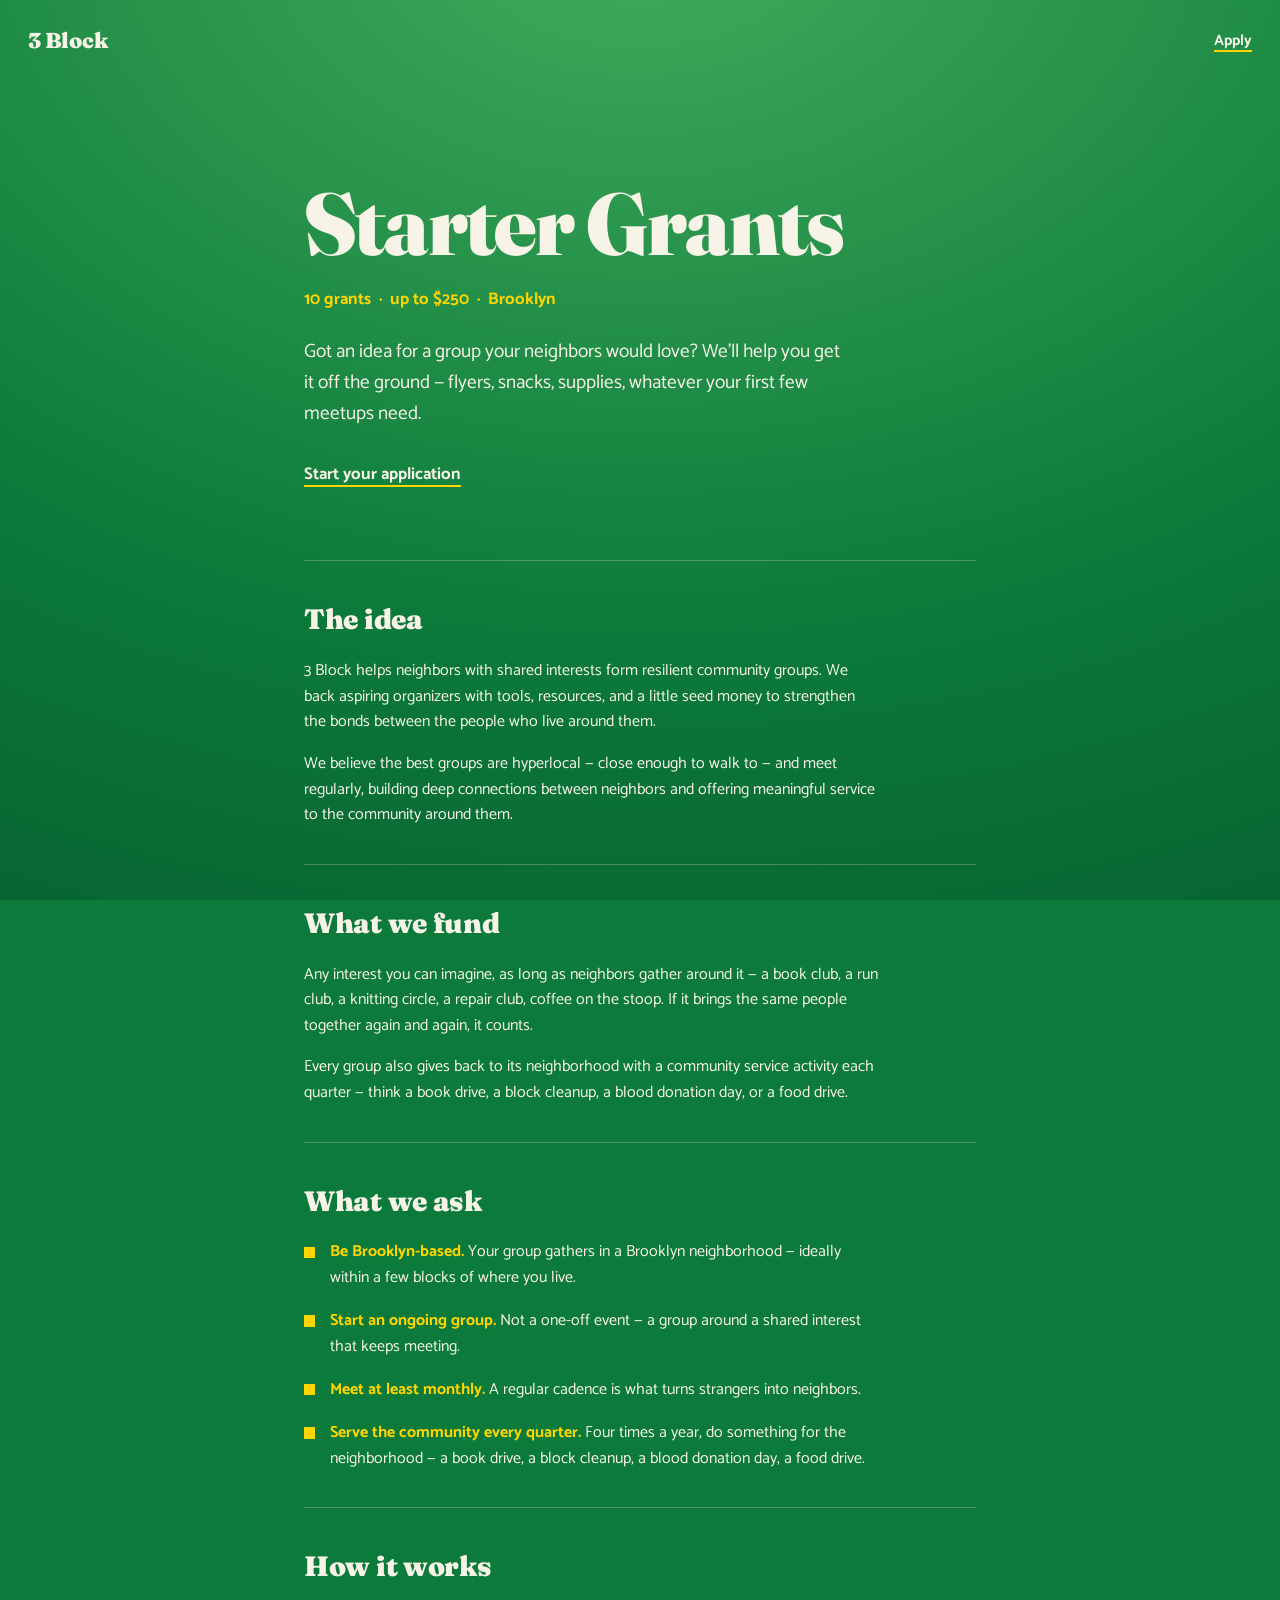
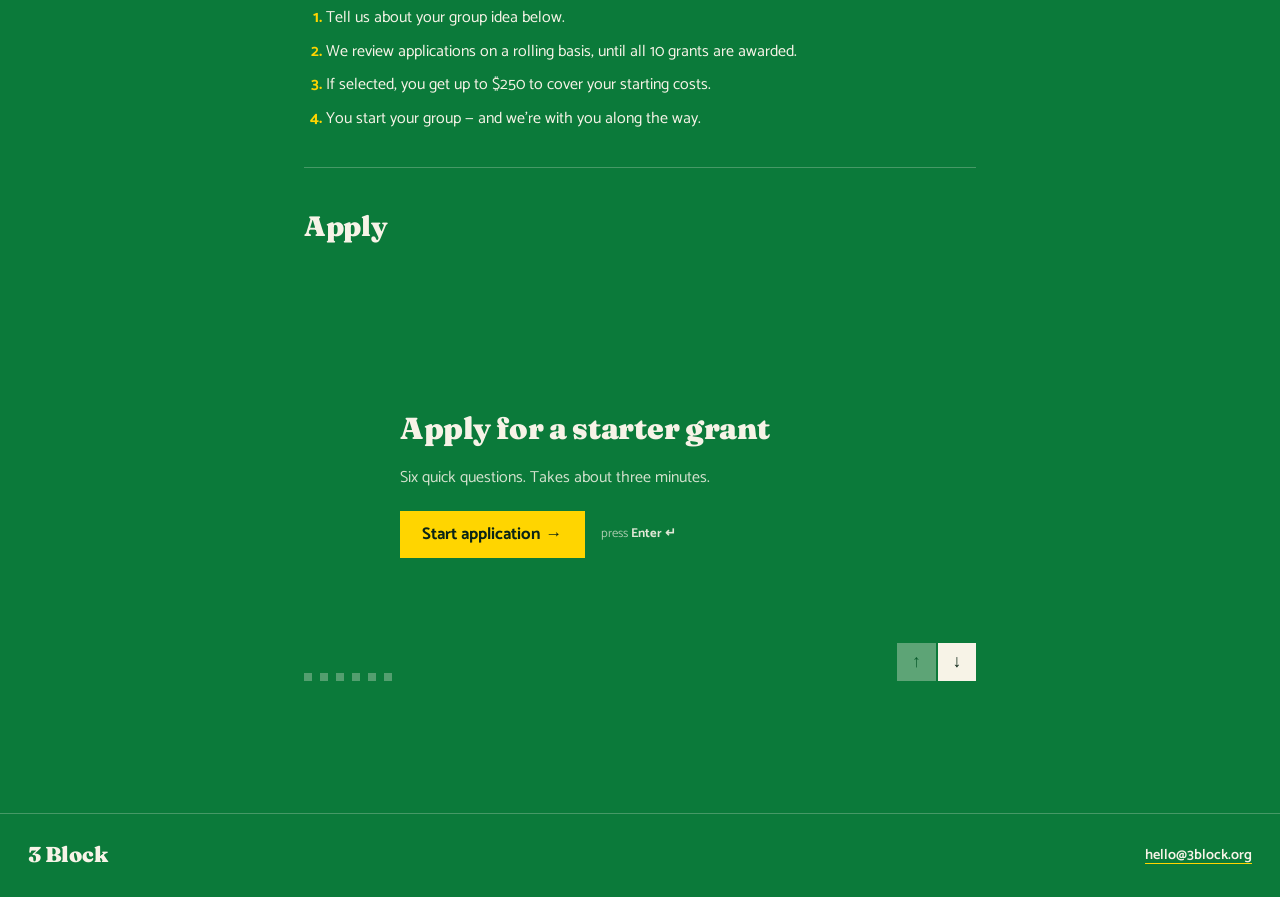
==== apply.html @ 76b42351 "Initial build: 3 Block grant landing page + application form Two-page static site: minimal landing p" ====
<!DOCTYPE html>
<html lang="en">
<head>
  <meta charset="UTF-8">
  <meta name="viewport" content="width=device-width, initial-scale=1.0">
  <title>Starter Grants — 3 Block</title>
  <meta name="description" content="3 Block is awarding 10 starter grants of up to $250 to Brooklyn neighbors who want to start an ongoing community group. Read the requirements and apply.">
  <link rel="icon" type="image/svg+xml" href="favicon.svg">
  <link rel="preconnect" href="https://fonts.googleapis.com">
  <link rel="preconnect" href="https://fonts.gstatic.com" crossorigin>
  <link href="https://fonts.googleapis.com/css2?family=Fraunces:opsz,wght,SOFT@9..144,900,100&family=Catamaran:wght@400;600;700&display=swap" rel="stylesheet">
  <link rel="stylesheet" href="css/style.css">
</head>
<body class="apply-page">

  <header class="apply-header">
    <a class="home-link" href="index.html">
      <span class="home-wordmark">3&nbsp;Block</span>
    </a>
    <a class="header-cta" href="#apply">Apply</a>
  </header>

  <main class="apply-main">

    <section class="hero">
      <h1 class="hero-title">Starter Grants</h1>
      <p class="hero-meta">10 grants&ensp;&middot;&ensp;up to $250&ensp;&middot;&ensp;Brooklyn</p>
      <p class="hero-lede">
        Got an idea for a group your neighbors would love? We'll help you get it
        off the ground — flyers, snacks, supplies, whatever your first few
        meetups need.
      </p>
      <a class="cta-link" href="#apply">Start your application</a>
    </section>

    <section class="section">
      <h2 class="section-title">The idea</h2>
      <p>
        3 Block helps neighbors with shared interests form resilient community
        groups. We back aspiring organizers with tools, resources, and a little
        seed money to strengthen the bonds between the people who live around
        them.
      </p>
      <p>
        We believe the best groups are hyperlocal — close enough to walk to —
        and meet regularly, building deep connections between neighbors and
        offering meaningful service to the community around them.
      </p>
    </section>

    <section class="section">
      <h2 class="section-title">What we fund</h2>
      <p>
        Any interest you can imagine, as long as neighbors gather around it —
        a book club, a run club, a knitting circle, a repair club, coffee on
        the stoop. If it brings the same people together again and again,
        it counts.
      </p>
      <p>
        Every group also gives back to its neighborhood with a community
        service activity each quarter — think a book drive, a block cleanup,
        a blood donation day, or a food drive.
      </p>
    </section>

    <section class="section">
      <h2 class="section-title">What we ask</h2>
      <ul class="req-list">
        <li>
          <strong>Be Brooklyn-based.</strong> Your group gathers in a Brooklyn
          neighborhood — ideally within a few blocks of where you live.
        </li>
        <li>
          <strong>Start an ongoing group.</strong> Not a one-off event — a
          group around a shared interest that keeps meeting.
        </li>
        <li>
          <strong>Meet at least monthly.</strong> A regular cadence is what
          turns strangers into neighbors.
        </li>
        <li>
          <strong>Serve the community every quarter.</strong> Four times a
          year, do something for the neighborhood — a book drive, a block
          cleanup, a blood donation day, a food drive.
        </li>
      </ul>
    </section>

    <section class="section">
      <h2 class="section-title">How it works</h2>
      <ol class="steps-list">
        <li>Tell us about your group idea below.</li>
        <li>We review applications on a rolling basis, until all 10 grants are awarded.</li>
        <li>If selected, you get up to $250 to cover your starting costs.</li>
        <li>You start your group — and we're with you along the way.</li>
      </ol>
    </section>

    <section class="section apply-form" id="apply" aria-label="Grant application form">
      <h2 class="section-title">Apply</h2>

      <div class="form-stage">
      <form id="grant-form" class="form-viewport" novalidate>

        <section class="step is-active" data-step="intro">
          <div class="step-inner">
            <h2 class="step-title">Apply for a starter grant</h2>
            <p class="step-help">Six quick questions. Takes about three minutes.</p>
            <div class="step-actions">
              <button type="button" class="btn-primary" data-action="start">Start application <span aria-hidden="true">&rarr;</span></button>
              <span class="key-hint">press <strong>Enter&nbsp;&#8629;</strong></span>
            </div>
          </div>
        </section>

        <section class="step" data-field="name">
          <div class="step-inner">
            <label class="step-label" for="f-name">
              <span class="q-num" aria-hidden="true">1</span>
              What's your name?
            </label>
            <input class="step-input" id="f-name" name="name" type="text"
                   autocomplete="name" placeholder="Type your answer here…"
                   data-required data-error-empty="We'd love to know who you are.">
            <p class="step-error" aria-live="polite"></p>
            <div class="step-actions">
              <button type="button" class="btn-primary" data-action="next">OK <span aria-hidden="true">&rarr;</span></button>
              <span class="key-hint">press <strong>Enter&nbsp;&#8629;</strong></span>
            </div>
          </div>
        </section>

        <section class="step" data-field="email">
          <div class="step-inner">
            <label class="step-label" for="f-email">
              <span class="q-num" aria-hidden="true">2</span>
              What's your email?
            </label>
            <p class="step-help">This is how we'll get back to you.</p>
            <input class="step-input" id="f-email" name="email" type="email"
                   autocomplete="email" placeholder="name@example.com"
                   data-required data-type="email"
                   data-error-empty="We need an email to reach you."
                   data-error-invalid="Hmm, that email doesn't look right.">
            <p class="step-error" aria-live="polite"></p>
            <div class="step-actions">
              <button type="button" class="btn-primary" data-action="next">OK <span aria-hidden="true">&rarr;</span></button>
              <span class="key-hint">press <strong>Enter&nbsp;&#8629;</strong></span>
            </div>
          </div>
        </section>

        <section class="step" data-field="phone">
          <div class="step-inner">
            <label class="step-label" for="f-phone">
              <span class="q-num" aria-hidden="true">3</span>
              And your phone number?
            </label>
            <p class="step-help">Optional — skip it if email is enough.</p>
            <input class="step-input" id="f-phone" name="phone" type="tel"
                   autocomplete="tel" placeholder="(718) 555-0123"
                   data-type="phone"
                   data-error-invalid="That doesn't look like a phone number.">
            <p class="step-error" aria-live="polite"></p>
            <div class="step-actions">
              <button type="button" class="btn-primary" data-action="next">OK <span aria-hidden="true">&rarr;</span></button>
              <span class="key-hint">press <strong>Enter&nbsp;&#8629;</strong></span>
            </div>
          </div>
        </section>

        <section class="step" data-field="location">
          <div class="step-inner">
            <label class="step-label" for="f-location">
              <span class="q-num" aria-hidden="true">4</span>
              Which Brooklyn neighborhood are you in?
            </label>
            <p class="step-help">Bed-Stuy, Sunset Park, Flatbush — wherever your blocks are.</p>
            <input class="step-input" id="f-location" name="location" type="text"
                   placeholder="Your neighborhood"
                   data-required data-error-empty="Tell us where your group would gather.">
            <p class="step-error" aria-live="polite"></p>
            <div class="step-actions">
              <button type="button" class="btn-primary" data-action="next">OK <span aria-hidden="true">&rarr;</span></button>
              <span class="key-hint">press <strong>Enter&nbsp;&#8629;</strong></span>
            </div>
          </div>
        </section>

        <section class="step" data-field="description">
          <div class="step-inner">
            <label class="step-label" for="f-description">
              <span class="q-num" aria-hidden="true">5</span>
              Describe the group you want to start.
            </label>
            <p class="step-help">What's the shared interest? How often would you meet? What community activity could you see the group doing each quarter?</p>
            <textarea class="step-input step-textarea" id="f-description" name="description"
                      rows="4" placeholder="Type your answer here…"
                      data-required data-error-empty="This is the part we're most excited to read."></textarea>
            <p class="step-error" aria-live="polite"></p>
            <div class="step-actions">
              <button type="button" class="btn-primary" data-action="next">OK <span aria-hidden="true">&rarr;</span></button>
              <span class="key-hint"><strong>&#8984;/Ctrl + Enter</strong> to continue</span>
            </div>
          </div>
        </section>

        <section class="step" data-field="amount">
          <div class="step-inner">
            <label class="step-label" for="f-amount">
              <span class="q-num" aria-hidden="true">6</span>
              How much do you need to get started?
            </label>
            <p class="step-help">Up to $250 — flyers, supplies, snacks, a folding table.</p>
            <div class="amount-wrap">
              <span class="amount-prefix" aria-hidden="true">$</span>
              <input class="step-input amount-input" id="f-amount" name="amount" type="number"
                     min="1" max="250" step="1" inputmode="numeric" placeholder="250"
                     data-required data-type="amount"
                     data-error-empty="Give us a number — a rough one is fine."
                     data-error-invalid="Grants go up to $250 — pick a number between 1 and 250.">
            </div>
            <p class="step-error" aria-live="polite"></p>
            <div class="step-actions">
              <button type="submit" class="btn-primary" data-action="submit">Send application</button>
              <span class="key-hint">press <strong>Enter&nbsp;&#8629;</strong></span>
            </div>
          </div>
        </section>

        <section class="step" data-step="success">
          <div class="step-inner step-center">
            <h2 class="step-title">We got it.</h2>
            <p class="step-help">
              We review applications on a rolling basis and will be in touch.
              In the meantime — start thinking about your first meetup.
            </p>
          </div>
        </section>

        <section class="step" data-step="failure">
          <div class="step-inner step-center">
            <h2 class="step-title">That didn't go through.</h2>
            <p class="step-help">
              Something on our end hiccuped. Please try again in a minute — or
              email your answers to
              <a href="mailto:hello@3block.org">hello@3block.org</a> and we'll
              take it from there.
            </p>
            <div class="step-actions">
              <button type="button" class="btn-primary" data-action="retry">Try again</button>
            </div>
          </div>
        </section>

      </form>

      <div class="form-dots" id="form-dots" aria-hidden="true"></div>
      <p class="sr-only" id="form-sr-counter" aria-live="polite"></p>

      <div class="form-nav" id="form-nav">
        <button type="button" class="nav-btn" data-action="prev" aria-label="Previous question">&uarr;</button>
        <button type="button" class="nav-btn" data-action="fwd" aria-label="Next question">&darr;</button>
      </div>
      </div>
    </section>

  </main>

  <footer class="apply-footer">
    <span class="footer-wordmark">3&nbsp;Block</span>
    <a href="mailto:hello@3block.org">hello@3block.org</a>
  </footer>

  <script src="js/apply.js"></script>
</body>
</html>
---- css/style.css ----
/* ============================================================
   3 Block — shared styles
   Palette: green gradient field, cream text, sun + sky accents
   Type: Fraunces (display) / Catamaran (body)
   ============================================================ */

:root {
  --green-fresh: #43ac5c;
  --green-deep: #0b7a3a;
  --green-shade: #086030;
  --cream: #f7f3e7;
  --ink: #0a2416;
  --sun: #ffd500;
  --sky: #2b5be2;

  --font-display: "Fraunces", Georgia, serif;
  --font-body: "Catamaran", "Helvetica Neue", Arial, sans-serif;

  --ease-out: cubic-bezier(0.22, 1, 0.36, 1);
  --step-ms: 380ms;
}

* {
  margin: 0;
  padding: 0;
  box-sizing: border-box;
}

html {
  scroll-behavior: smooth;
}

body {
  font-family: var(--font-body);
  color: var(--cream);
  background-color: var(--green-deep);
  background-image: radial-gradient(
    130% 130% at 50% -10%,
    var(--green-fresh) 0%,
    var(--green-deep) 62%,
    var(--green-shade) 100%
  );
  background-attachment: fixed;
  min-height: 100vh;
  line-height: 1.6;
  -webkit-font-smoothing: antialiased;
}

a {
  color: inherit;
}

::selection {
  background: var(--sun);
  color: var(--ink);
}

:focus-visible {
  outline: 3px solid var(--sun);
  outline-offset: 3px;
}

/* ------------------------------------------------------------
   Landing page
   ------------------------------------------------------------ */

.landing {
  display: flex;
  flex-direction: column;
  min-height: 100vh;
  min-height: 100dvh;
}

.corner-contact {
  position: fixed;
  bottom: 1.5rem;
  right: 1.75rem;
  font-size: 0.85rem;
  font-weight: 600;
  text-decoration-color: var(--sun);
  text-underline-offset: 0.25em;
}

.corner-contact:hover {
  color: var(--sun);
}

.landing-center {
  flex: 1;
  display: flex;
  flex-direction: column;
  align-items: center;
  justify-content: center;
  gap: 2.5rem;
  text-align: center;
  padding: 4rem 1.5rem;
}

.brand {
  display: flex;
  flex-direction: column;
  align-items: center;
  gap: 1.5rem;
}

.wordmark-logo {
  line-height: 0;
}

.wordmark-logo img {
  width: clamp(15rem, 42vw, 24rem);
  height: auto;
}

.landing-about {
  max-width: 32rem;
  display: grid;
  gap: 0.75rem;
  font-size: 1.02rem;
}

.tagline {
  font-family: var(--font-display);
  font-weight: 300;
  font-size: clamp(1.25rem, 3vw, 1.75rem);
  line-height: 1.35;
  max-width: 26ch;
}

.cta-link {
  display: inline-block;
  font-size: 1.05rem;
  font-weight: 700;
  color: var(--cream);
  text-decoration: underline;
  text-decoration-thickness: 2px;
  text-decoration-color: var(--sun);
  text-underline-offset: 0.35em;
  transition: color 160ms ease, text-underline-offset 160ms ease;
}

.cta-link:hover {
  color: var(--sun);
  text-underline-offset: 0.5em;
}

/* ------------------------------------------------------------
   Apply page — header, sections, footer
   ------------------------------------------------------------ */

.apply-page {
  display: flex;
  flex-direction: column;
  min-height: 100vh;
}

.apply-header {
  display: flex;
  align-items: center;
  justify-content: space-between;
  padding: 1.5rem 1.75rem;
}

.home-link {
  display: inline-flex;
  align-items: center;
  gap: 0.75rem;
  text-decoration: none;
}

.home-wordmark,
.footer-wordmark {
  font-family: var(--font-display);
  font-weight: 900;
  font-size: 1.35rem;
  letter-spacing: -0.01em;
}

.header-cta {
  font-weight: 700;
  font-size: 0.95rem;
  text-decoration: underline;
  text-decoration-thickness: 2px;
  text-decoration-color: var(--sun);
  text-underline-offset: 0.3em;
}

.header-cta:hover {
  color: var(--sun);
}

.apply-main {
  flex: 1;
  width: min(42rem, 100% - 3rem);
  margin: 0 auto;
  padding: 3rem 0 5rem;
}

.hero {
  padding: 3rem 0 4.5rem;
}

.hero-title {
  font-family: var(--font-display);
  font-weight: 900;
  font-size: clamp(3rem, 9vw, 5.5rem);
  line-height: 1;
  letter-spacing: -0.02em;
  margin-bottom: 1.25rem;
}

.hero-meta {
  font-weight: 700;
  font-size: 1.05rem;
  color: var(--sun);
  margin-bottom: 1.5rem;
}

.hero-lede {
  font-size: 1.2rem;
  max-width: 34rem;
  margin-bottom: 2rem;
}

.section {
  padding: 2.25rem 0;
  border-top: 1px solid rgba(247, 243, 231, 0.25);
}

.section-title {
  font-family: var(--font-display);
  font-weight: 900;
  font-size: 1.75rem;
  letter-spacing: -0.01em;
  margin-bottom: 1rem;
}

.section p {
  max-width: 36rem;
  margin-bottom: 1rem;
}

.section p:last-child {
  margin-bottom: 0;
}

.req-list {
  list-style: none;
  display: grid;
  gap: 1.1rem;
  max-width: 36rem;
}

.req-list li {
  padding-left: 1.6rem;
  position: relative;
}

.req-list li::before {
  content: "";
  position: absolute;
  left: 0;
  top: 0.45em;
  width: 0.7rem;
  height: 0.7rem;
  background: var(--sun);
}

.req-list strong {
  color: var(--sun);
}

.steps-list {
  max-width: 36rem;
  padding-left: 1.4rem;
  display: grid;
  gap: 0.5rem;
}

.steps-list li::marker {
  font-weight: 700;
  color: var(--sun);
}

.apply-footer {
  display: flex;
  align-items: center;
  justify-content: space-between;
  padding: 1.5rem 1.75rem;
  font-size: 0.9rem;
  border-top: 1px solid rgba(247, 243, 231, 0.25);
}

.apply-footer a {
  font-weight: 600;
  text-decoration-color: var(--sun);
  text-underline-offset: 0.25em;
}

.apply-footer a:hover {
  color: var(--sun);
}

/* ------------------------------------------------------------
   Typeform-style application form
   ------------------------------------------------------------ */

.apply-form {
  scroll-margin-top: 2rem;
}

.form-stage {
  position: relative;
  margin-top: 0.5rem;
}

.sr-only {
  position: absolute;
  width: 1px;
  height: 1px;
  padding: 0;
  margin: -1px;
  overflow: hidden;
  clip-path: inset(50%);
  white-space: nowrap;
}

.form-viewport {
  position: relative;
  min-height: 27rem;
  overflow: hidden;
}

.step {
  position: absolute;
  inset: 0;
  display: flex;
  align-items: center;
  padding: 2.5rem 2rem;
  opacity: 0;
  transform: translateY(2.5rem);
  visibility: hidden;
  transition:
    opacity var(--step-ms) var(--ease-out),
    transform var(--step-ms) var(--ease-out),
    visibility 0s linear var(--step-ms);
}

.step.is-active {
  opacity: 1;
  transform: translateY(0);
  visibility: visible;
  transition:
    opacity var(--step-ms) var(--ease-out),
    transform var(--step-ms) var(--ease-out),
    visibility 0s;
}

.step.is-above {
  transform: translateY(-2.5rem);
}

.step-inner {
  width: 100%;
  max-width: 30rem;
  margin: 0 auto;
}

.step-center {
  text-align: center;
}

.step-title {
  font-family: var(--font-display);
  font-weight: 900;
  font-size: 1.9rem;
  letter-spacing: -0.01em;
  margin-bottom: 0.75rem;
}

.step-label {
  display: block;
  font-family: var(--font-display);
  font-weight: 900;
  font-size: 1.5rem;
  line-height: 1.3;
  margin-bottom: 0.75rem;
}

.q-num {
  display: inline-flex;
  align-items: center;
  justify-content: center;
  width: 1.7rem;
  height: 1.7rem;
  margin-right: 0.6rem;
  background: var(--sky);
  color: var(--cream);
  font-family: var(--font-body);
  font-weight: 700;
  font-size: 0.95rem;
  vertical-align: 0.15em;
}

.step-help {
  font-size: 1rem;
  color: rgba(247, 243, 231, 0.85);
  margin-bottom: 1.25rem;
  max-width: 28rem;
}

.step-help a {
  font-weight: 700;
  text-decoration-color: var(--sun);
}

.step-input {
  display: block;
  width: 100%;
  font-family: var(--font-body);
  font-size: 1.35rem;
  font-weight: 600;
  color: var(--cream);
  background: transparent;
  border: none;
  border-bottom: 2px solid rgba(247, 243, 231, 0.4);
  padding: 0.4rem 0 0.5rem;
  transition: border-color 160ms ease;
}

.step-input::placeholder {
  color: rgba(247, 243, 231, 0.4);
}

.step-input:focus {
  outline: none;
  border-bottom-color: var(--sun);
  border-bottom-width: 3px;
}

.step-textarea {
  resize: vertical;
  min-height: 6.5rem;
  line-height: 1.5;
  font-size: 1.15rem;
}

.amount-wrap {
  display: flex;
  align-items: baseline;
  gap: 0.4rem;
}

.amount-prefix {
  font-family: var(--font-display);
  font-weight: 900;
  font-size: 1.5rem;
  color: var(--sun);
}

.amount-input {
  max-width: 10rem;
  -moz-appearance: textfield;
  appearance: textfield;
}

.amount-input::-webkit-outer-spin-button,
.amount-input::-webkit-inner-spin-button {
  -webkit-appearance: none;
}

.step-error {
  min-height: 1.4rem;
  margin-top: 0.6rem;
  font-size: 0.9rem;
  font-weight: 700;
  color: var(--sun);
}

.step-actions {
  display: flex;
  align-items: center;
  gap: 1rem;
  margin-top: 1.25rem;
}

.btn-primary {
  font-family: var(--font-body);
  font-size: 1.05rem;
  font-weight: 700;
  color: var(--ink);
  background: var(--sun);
  border: none;
  padding: 0.65rem 1.4rem;
  cursor: pointer;
  transition: transform 160ms var(--ease-out), background 160ms ease;
}

.btn-primary:hover {
  background: var(--cream);
  transform: translateY(-2px);
}

.btn-primary:active {
  transform: translateY(0);
}

.btn-primary[disabled] {
  opacity: 0.6;
  cursor: wait;
  transform: none;
}

.key-hint {
  font-size: 0.8rem;
  color: rgba(247, 243, 231, 0.65);
}

.key-hint strong {
  color: rgba(247, 243, 231, 0.9);
}

/* step progress dots */

.form-dots {
  position: absolute;
  bottom: 1rem;
  left: 0;
  display: flex;
  align-items: center;
  gap: 0.5rem;
}

.form-dots .dot {
  width: 0.5rem;
  height: 0.5rem;
  background: rgba(247, 243, 231, 0.3);
  transition: background 200ms ease, transform 200ms var(--ease-out);
}

.form-dots .dot.is-done {
  background: var(--sun);
}

.form-dots .dot.is-current {
  background: var(--cream);
  transform: scale(1.4);
}

/* step navigation arrows */

.form-nav {
  position: absolute;
  bottom: 1rem;
  right: 0;
  display: flex;
  gap: 2px;
}

.nav-btn {
  width: 2.4rem;
  height: 2.4rem;
  font-size: 1.1rem;
  font-family: var(--font-body);
  color: var(--ink);
  background: var(--cream);
  border: none;
  cursor: pointer;
  transition: background 160ms ease;
}

.nav-btn:hover:not([disabled]) {
  background: var(--sun);
}

.nav-btn[disabled] {
  opacity: 0.35;
  cursor: default;
}

/* error shake */

@keyframes shake {
  0%, 100% { transform: translateX(0); }
  20% { transform: translateX(-0.5rem); }
  40% { transform: translateX(0.45rem); }
  60% { transform: translateX(-0.3rem); }
  80% { transform: translateX(0.2rem); }
}

.step.is-error .step-inner {
  animation: shake 400ms var(--ease-out);
}

/* ------------------------------------------------------------
   Responsive + reduced motion
   ------------------------------------------------------------ */

@media (max-width: 600px) {
  .form-viewport {
    min-height: 30rem;
  }

  .step {
    padding: 3.25rem 1.25rem 4rem;
  }

  .step-label {
    font-size: 1.3rem;
  }

  .step-input {
    font-size: 1.15rem;
  }

  .hero {
    padding-top: 1.5rem;
  }

  .corner-note {
    top: 1rem;
    right: 1.25rem;
  }
}

@media (prefers-reduced-motion: reduce) {
  html {
    scroll-behavior: auto;
  }

  *,
  *::before,
  *::after {
    animation-duration: 0.01ms !important;
    animation-iteration-count: 1 !important;
    transition-duration: 0.01ms !important;
  }
}
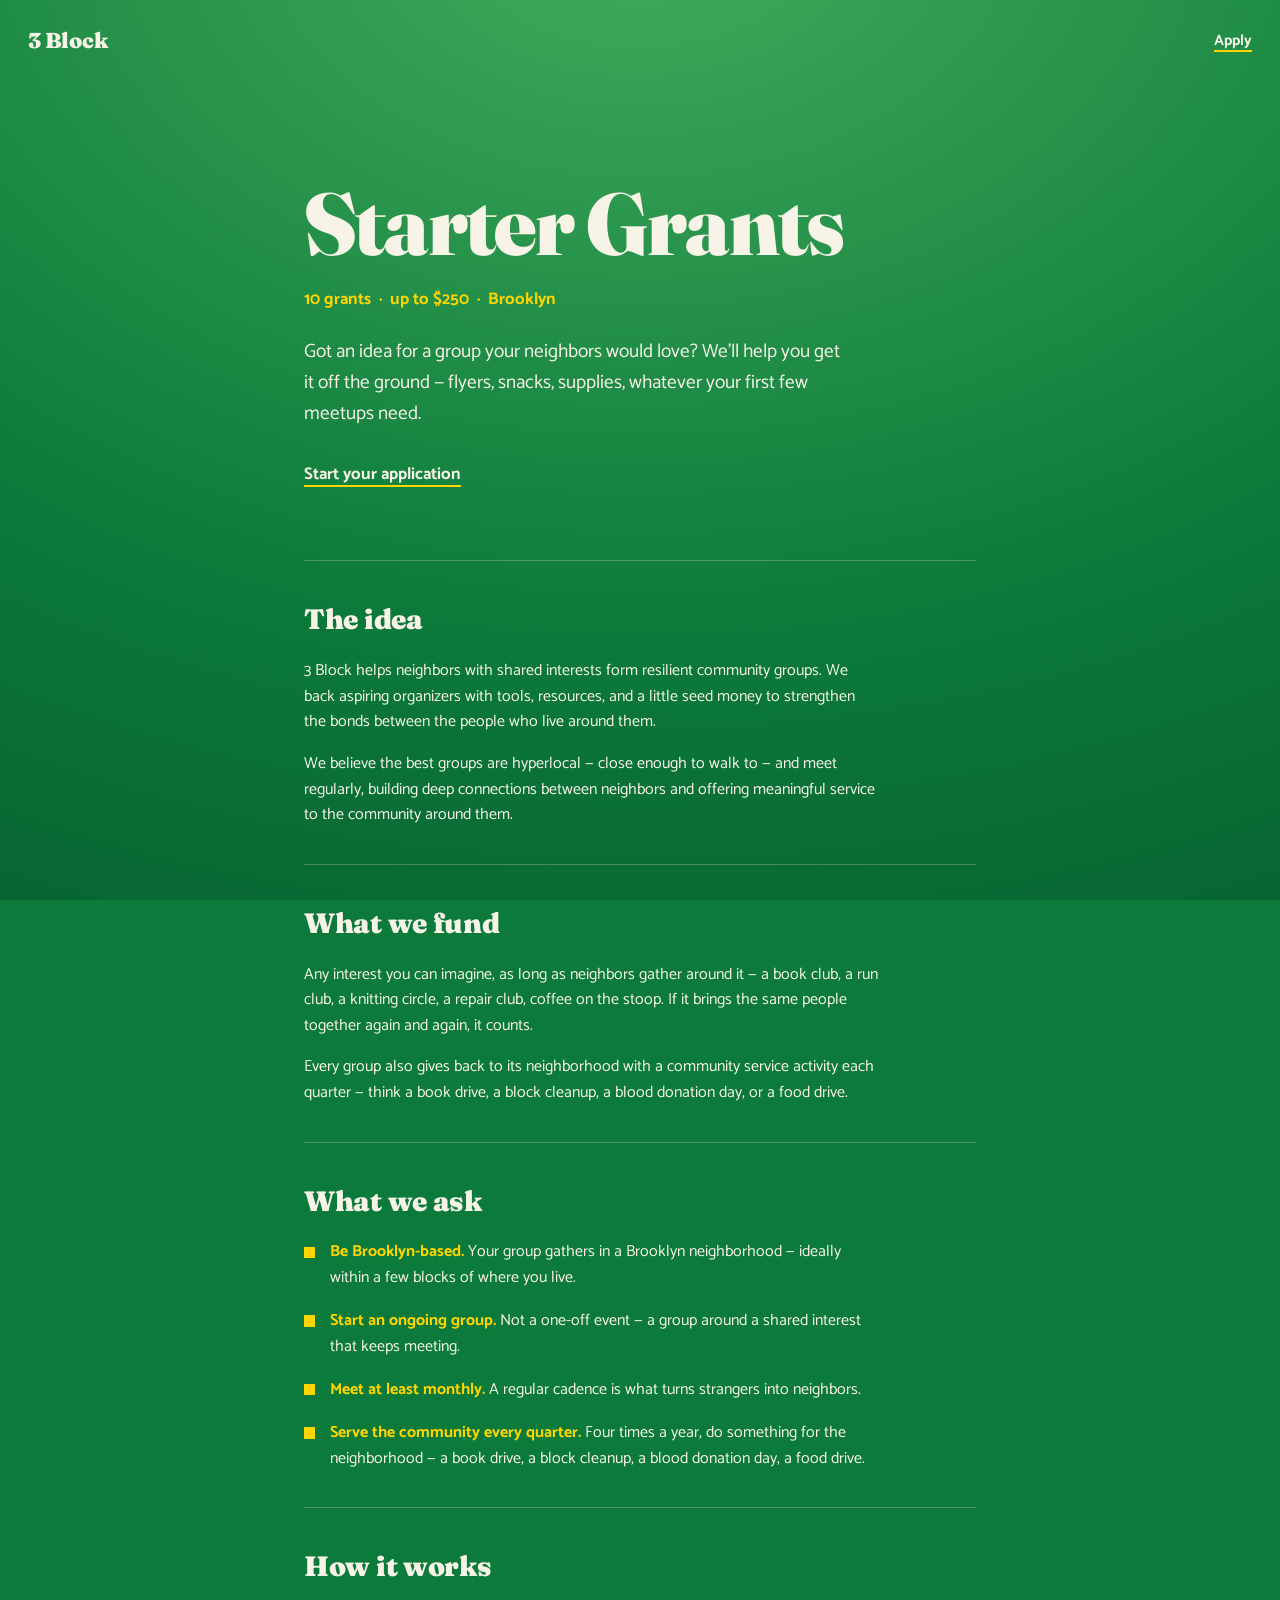
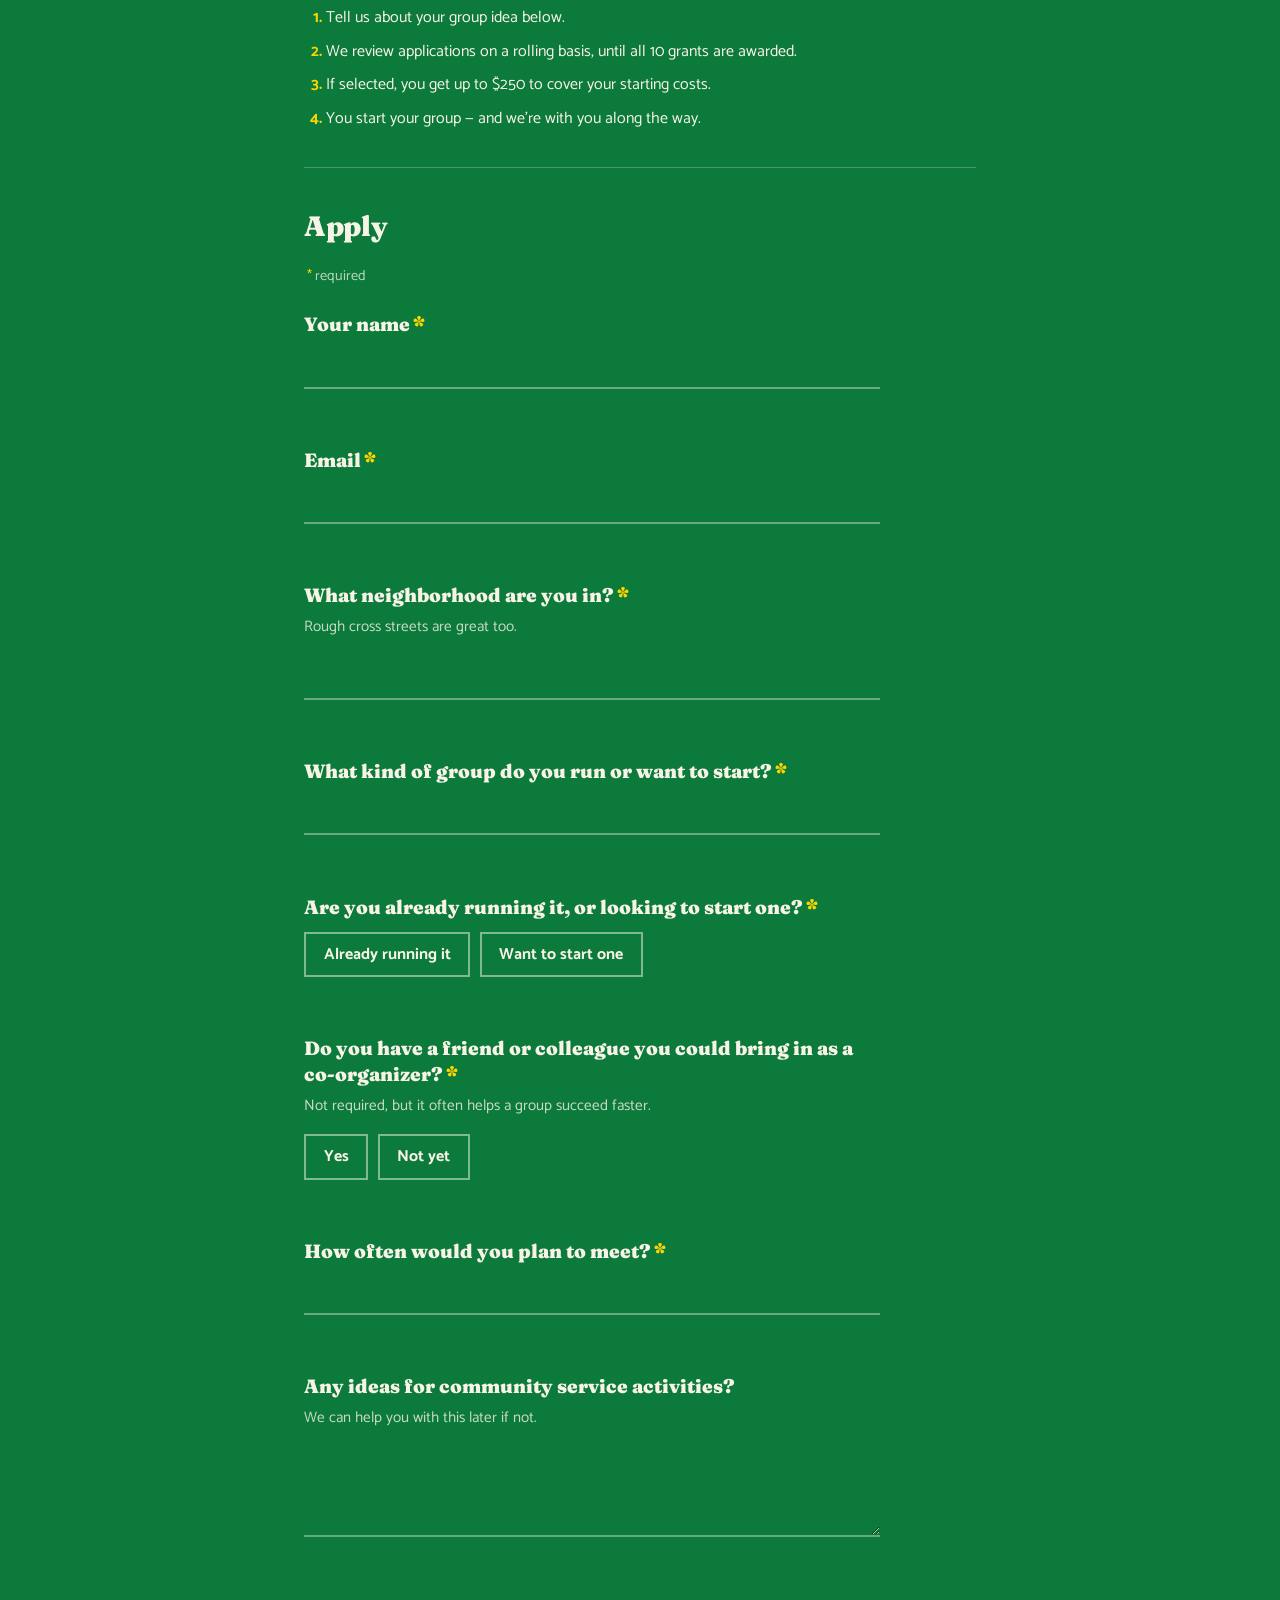
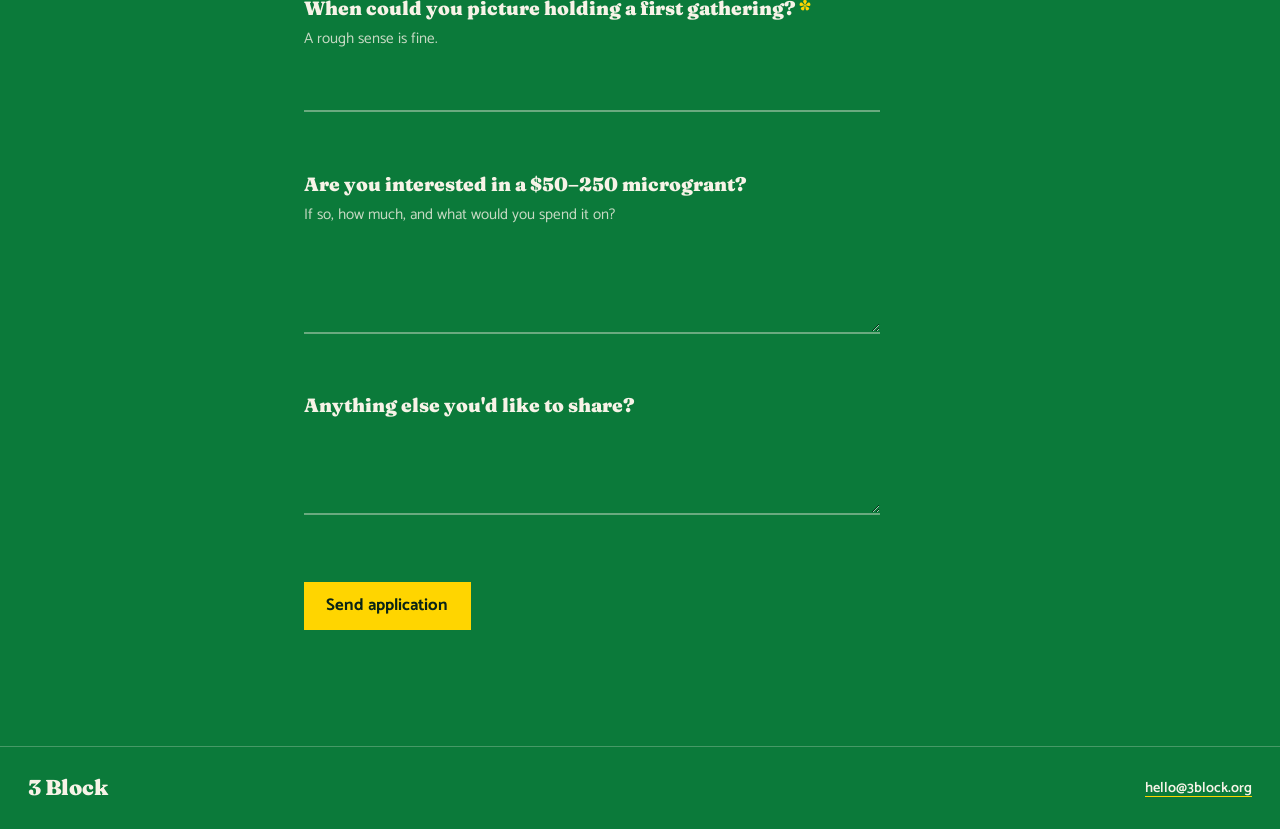
==== commit eb082102: "Rework application form: all fields at once with new question set Replaces the Typeform-style step f" ====
--- a/apply.html
+++ b/apply.html
@@ -98,170 +98,135 @@
 
     <section class="section apply-form" id="apply" aria-label="Grant application form">
       <h2 class="section-title">Apply</h2>
-
-      <div class="form-stage">
-      <form id="grant-form" class="form-viewport" novalidate>
-
-        <section class="step is-active" data-step="intro">
-          <div class="step-inner">
-            <h2 class="step-title">Apply for a starter grant</h2>
-            <p class="step-help">Six quick questions. Takes about three minutes.</p>
-            <div class="step-actions">
-              <button type="button" class="btn-primary" data-action="start">Start application <span aria-hidden="true">&rarr;</span></button>
-              <span class="key-hint">press <strong>Enter&nbsp;&#8629;</strong></span>
-            </div>
+      <p class="form-note"><span class="req" aria-hidden="true">*</span> required</p>
+
+      <form id="grant-form" class="stacked-form" novalidate>
+
+        <div class="field">
+          <label class="field-label" for="f-name">Your name<span class="req" aria-hidden="true">*</span></label>
+          <input class="field-input" id="f-name" name="name" type="text"
+                 autocomplete="name"
+                 data-required data-error-empty="We'd love to know who you are.">
+          <p class="field-error" aria-live="polite"></p>
+        </div>
+
+        <div class="field">
+          <label class="field-label" for="f-email">Email<span class="req" aria-hidden="true">*</span></label>
+          <input class="field-input" id="f-email" name="email" type="email"
+                 autocomplete="email"
+                 data-required data-type="email"
+                 data-error-empty="We need an email to reach you."
+                 data-error-invalid="Hmm, that email doesn't look right.">
+          <p class="field-error" aria-live="polite"></p>
+        </div>
+
+        <div class="field">
+          <label class="field-label" for="f-neighborhood">What neighborhood are you in?<span class="req" aria-hidden="true">*</span></label>
+          <p class="field-help">Rough cross streets are great too.</p>
+          <input class="field-input" id="f-neighborhood" name="neighborhood" type="text"
+                 data-required data-error-empty="Tell us where your blocks are.">
+          <p class="field-error" aria-live="polite"></p>
+        </div>
+
+        <div class="field">
+          <label class="field-label" for="f-group">What kind of group do you run or want to start?<span class="req" aria-hidden="true">*</span></label>
+          <input class="field-input" id="f-group" name="group" type="text"
+                 data-required data-error-empty="This is the part we're most excited to read.">
+          <p class="field-error" aria-live="polite"></p>
+        </div>
+
+        <fieldset class="field field-choice" data-choice="status"
+                  data-required data-error-empty="Pick whichever fits.">
+          <legend class="field-label">Are you already running it, or looking to start one?<span class="req" aria-hidden="true">*</span></legend>
+          <div class="choice-row">
+            <label class="choice">
+              <input type="radio" name="status" value="Already running it">
+              <span>Already running it</span>
+            </label>
+            <label class="choice">
+              <input type="radio" name="status" value="Want to start one">
+              <span>Want to start one</span>
+            </label>
           </div>
-        </section>
-
-        <section class="step" data-field="name">
-          <div class="step-inner">
-            <label class="step-label" for="f-name">
-              <span class="q-num" aria-hidden="true">1</span>
-              What's your name?
-            </label>
-            <input class="step-input" id="f-name" name="name" type="text"
-                   autocomplete="name" placeholder="Type your answer here…"
-                   data-required data-error-empty="We'd love to know who you are.">
-            <p class="step-error" aria-live="polite"></p>
-            <div class="step-actions">
-              <button type="button" class="btn-primary" data-action="next">OK <span aria-hidden="true">&rarr;</span></button>
-              <span class="key-hint">press <strong>Enter&nbsp;&#8629;</strong></span>
-            </div>
+          <p class="field-error" aria-live="polite"></p>
+        </fieldset>
+
+        <fieldset class="field field-choice" data-choice="coorganizer"
+                  data-required data-error-empty="Pick one — 'Not yet' is a fine answer.">
+          <legend class="field-label">Do you have a friend or colleague you could bring in as a co-organizer?<span class="req" aria-hidden="true">*</span></legend>
+          <p class="field-help">Not required, but it often helps a group succeed faster.</p>
+          <div class="choice-row">
+            <label class="choice">
+              <input type="radio" name="coorganizer" value="Yes">
+              <span>Yes</span>
+            </label>
+            <label class="choice">
+              <input type="radio" name="coorganizer" value="Not yet">
+              <span>Not yet</span>
+            </label>
           </div>
-        </section>
-
-        <section class="step" data-field="email">
-          <div class="step-inner">
-            <label class="step-label" for="f-email">
-              <span class="q-num" aria-hidden="true">2</span>
-              What's your email?
-            </label>
-            <p class="step-help">This is how we'll get back to you.</p>
-            <input class="step-input" id="f-email" name="email" type="email"
-                   autocomplete="email" placeholder="name@example.com"
-                   data-required data-type="email"
-                   data-error-empty="We need an email to reach you."
-                   data-error-invalid="Hmm, that email doesn't look right.">
-            <p class="step-error" aria-live="polite"></p>
-            <div class="step-actions">
-              <button type="button" class="btn-primary" data-action="next">OK <span aria-hidden="true">&rarr;</span></button>
-              <span class="key-hint">press <strong>Enter&nbsp;&#8629;</strong></span>
-            </div>
-          </div>
-        </section>
-
-        <section class="step" data-field="phone">
-          <div class="step-inner">
-            <label class="step-label" for="f-phone">
-              <span class="q-num" aria-hidden="true">3</span>
-              And your phone number?
-            </label>
-            <p class="step-help">Optional — skip it if email is enough.</p>
-            <input class="step-input" id="f-phone" name="phone" type="tel"
-                   autocomplete="tel" placeholder="(718) 555-0123"
-                   data-type="phone"
-                   data-error-invalid="That doesn't look like a phone number.">
-            <p class="step-error" aria-live="polite"></p>
-            <div class="step-actions">
-              <button type="button" class="btn-primary" data-action="next">OK <span aria-hidden="true">&rarr;</span></button>
-              <span class="key-hint">press <strong>Enter&nbsp;&#8629;</strong></span>
-            </div>
-          </div>
-        </section>
-
-        <section class="step" data-field="location">
-          <div class="step-inner">
-            <label class="step-label" for="f-location">
-              <span class="q-num" aria-hidden="true">4</span>
-              Which Brooklyn neighborhood are you in?
-            </label>
-            <p class="step-help">Bed-Stuy, Sunset Park, Flatbush — wherever your blocks are.</p>
-            <input class="step-input" id="f-location" name="location" type="text"
-                   placeholder="Your neighborhood"
-                   data-required data-error-empty="Tell us where your group would gather.">
-            <p class="step-error" aria-live="polite"></p>
-            <div class="step-actions">
-              <button type="button" class="btn-primary" data-action="next">OK <span aria-hidden="true">&rarr;</span></button>
-              <span class="key-hint">press <strong>Enter&nbsp;&#8629;</strong></span>
-            </div>
-          </div>
-        </section>
-
-        <section class="step" data-field="description">
-          <div class="step-inner">
-            <label class="step-label" for="f-description">
-              <span class="q-num" aria-hidden="true">5</span>
-              Describe the group you want to start.
-            </label>
-            <p class="step-help">What's the shared interest? How often would you meet? What community activity could you see the group doing each quarter?</p>
-            <textarea class="step-input step-textarea" id="f-description" name="description"
-                      rows="4" placeholder="Type your answer here…"
-                      data-required data-error-empty="This is the part we're most excited to read."></textarea>
-            <p class="step-error" aria-live="polite"></p>
-            <div class="step-actions">
-              <button type="button" class="btn-primary" data-action="next">OK <span aria-hidden="true">&rarr;</span></button>
-              <span class="key-hint"><strong>&#8984;/Ctrl + Enter</strong> to continue</span>
-            </div>
-          </div>
-        </section>
-
-        <section class="step" data-field="amount">
-          <div class="step-inner">
-            <label class="step-label" for="f-amount">
-              <span class="q-num" aria-hidden="true">6</span>
-              How much do you need to get started?
-            </label>
-            <p class="step-help">Up to $250 — flyers, supplies, snacks, a folding table.</p>
-            <div class="amount-wrap">
-              <span class="amount-prefix" aria-hidden="true">$</span>
-              <input class="step-input amount-input" id="f-amount" name="amount" type="number"
-                     min="1" max="250" step="1" inputmode="numeric" placeholder="250"
-                     data-required data-type="amount"
-                     data-error-empty="Give us a number — a rough one is fine."
-                     data-error-invalid="Grants go up to $250 — pick a number between 1 and 250.">
-            </div>
-            <p class="step-error" aria-live="polite"></p>
-            <div class="step-actions">
-              <button type="submit" class="btn-primary" data-action="submit">Send application</button>
-              <span class="key-hint">press <strong>Enter&nbsp;&#8629;</strong></span>
-            </div>
-          </div>
-        </section>
-
-        <section class="step" data-step="success">
-          <div class="step-inner step-center">
-            <h2 class="step-title">We got it.</h2>
-            <p class="step-help">
-              We review applications on a rolling basis and will be in touch.
-              In the meantime — start thinking about your first meetup.
-            </p>
-          </div>
-        </section>
-
-        <section class="step" data-step="failure">
-          <div class="step-inner step-center">
-            <h2 class="step-title">That didn't go through.</h2>
-            <p class="step-help">
-              Something on our end hiccuped. Please try again in a minute — or
-              email your answers to
-              <a href="mailto:hello@3block.org">hello@3block.org</a> and we'll
-              take it from there.
-            </p>
-            <div class="step-actions">
-              <button type="button" class="btn-primary" data-action="retry">Try again</button>
-            </div>
-          </div>
-        </section>
+          <p class="field-error" aria-live="polite"></p>
+        </fieldset>
+
+        <div class="field">
+          <label class="field-label" for="f-cadence">How often would you plan to meet?<span class="req" aria-hidden="true">*</span></label>
+          <input class="field-input" id="f-cadence" name="cadence" type="text"
+                 data-required data-error-empty="A rough cadence is fine — weekly, monthly…">
+          <p class="field-error" aria-live="polite"></p>
+        </div>
+
+        <div class="field">
+          <label class="field-label" for="f-service">Any ideas for community service activities?</label>
+          <p class="field-help">We can help you with this later if not.</p>
+          <textarea class="field-input field-textarea" id="f-service" name="service" rows="3"></textarea>
+          <p class="field-error" aria-live="polite"></p>
+        </div>
+
+        <div class="field">
+          <label class="field-label" for="f-first-gathering">When could you picture holding a first gathering?<span class="req" aria-hidden="true">*</span></label>
+          <p class="field-help">A rough sense is fine.</p>
+          <input class="field-input" id="f-first-gathering" name="first_gathering" type="text"
+                 data-required data-error-empty="A rough sense is all we need — next month, this fall…">
+          <p class="field-error" aria-live="polite"></p>
+        </div>
+
+        <div class="field">
+          <label class="field-label" for="f-microgrant">Are you interested in a $50&ndash;250 microgrant?</label>
+          <p class="field-help">If so, how much, and what would you spend it on?</p>
+          <textarea class="field-input field-textarea" id="f-microgrant" name="microgrant" rows="3"></textarea>
+          <p class="field-error" aria-live="polite"></p>
+        </div>
+
+        <div class="field">
+          <label class="field-label" for="f-notes">Anything else you'd like to share?</label>
+          <textarea class="field-input field-textarea" id="f-notes" name="notes" rows="3"></textarea>
+          <p class="field-error" aria-live="polite"></p>
+        </div>
+
+        <div class="form-actions">
+          <button type="submit" class="btn-primary" data-action="submit">Send application</button>
+          <p class="form-error" id="form-error" aria-live="polite"></p>
+        </div>
 
       </form>
 
-      <div class="form-dots" id="form-dots" aria-hidden="true"></div>
-      <p class="sr-only" id="form-sr-counter" aria-live="polite"></p>
-
-      <div class="form-nav" id="form-nav">
-        <button type="button" class="nav-btn" data-action="prev" aria-label="Previous question">&uarr;</button>
-        <button type="button" class="nav-btn" data-action="fwd" aria-label="Next question">&darr;</button>
+      <div class="form-result" id="form-success" hidden>
+        <h3 class="result-title">We got it.</h3>
+        <p>
+          We review applications on a rolling basis and will be in touch.
+          In the meantime — start thinking about your first gathering.
+        </p>
       </div>
+
+      <div class="form-result" id="form-failure" hidden>
+        <h3 class="result-title">That didn't go through.</h3>
+        <p>
+          Something on our end hiccuped. Please try again in a minute — or
+          email your answers to
+          <a href="mailto:hello@3block.org">hello@3block.org</a> and we'll
+          take it from there.
+        </p>
+        <button type="button" class="btn-primary" id="retry-btn">Try again</button>
       </div>
     </section>
 
--- a/css/style.css
+++ b/css/style.css
@@ -17,7 +17,6 @@
   --font-body: "Catamaran", "Helvetica Neue", Arial, sans-serif;
 
   --ease-out: cubic-bezier(0.22, 1, 0.36, 1);
-  --step-ms: 380ms;
 }
 
 * {
@@ -105,10 +104,12 @@
 
 .wordmark-logo {
   line-height: 0;
+  margin: 1.75rem 0;
 }
 
 .wordmark-logo img {
-  width: clamp(15rem, 42vw, 24rem);
+  width: clamp(18rem, 70vw, 36rem);
+  max-width: 100%;
   height: auto;
 }
 
@@ -309,179 +310,172 @@
   scroll-margin-top: 2rem;
 }
 
-.form-stage {
-  position: relative;
-  margin-top: 0.5rem;
-}
-
-.sr-only {
+.form-note {
+  font-size: 0.9rem;
+  color: rgba(247, 243, 231, 0.75);
+  margin-bottom: 0.5rem;
+}
+
+.req {
+  color: var(--sun);
+  margin-left: 0.2rem;
+}
+
+.stacked-form {
+  display: grid;
+  gap: 2rem;
+  max-width: 36rem;
+  margin-top: 1.5rem;
+}
+
+.field {
+  min-width: 0;
+}
+
+fieldset.field {
+  border: none;
+  padding: 0;
+  margin: 0;
+}
+
+.field-label {
+  display: block;
+  font-family: var(--font-display);
+  font-weight: 900;
+  font-size: 1.2rem;
+  line-height: 1.35;
+  margin-bottom: 0.35rem;
+}
+
+legend.field-label {
+  padding: 0;
+}
+
+.field-help {
+  font-size: 0.95rem;
+  color: rgba(247, 243, 231, 0.8);
+  margin-bottom: 0.5rem;
+}
+
+.field-input {
+  display: block;
+  width: 100%;
+  font-family: var(--font-body);
+  font-size: 1.15rem;
+  font-weight: 600;
+  color: var(--cream);
+  background: transparent;
+  border: none;
+  border-bottom: 2px solid rgba(247, 243, 231, 0.4);
+  padding: 0.35rem 0 0.45rem;
+  transition: border-color 160ms ease;
+}
+
+.field-input:focus {
+  outline: none;
+  border-bottom-color: var(--sun);
+  border-bottom-width: 3px;
+}
+
+.field-textarea {
+  resize: vertical;
+  min-height: 5.5rem;
+  line-height: 1.5;
+  font-size: 1.05rem;
+}
+
+.field.has-error .field-input {
+  border-bottom-color: var(--sun);
+}
+
+.field-error {
+  min-height: 1.3rem;
+  margin-top: 0.4rem;
+  font-size: 0.9rem;
+  font-weight: 700;
+  color: var(--sun);
+}
+
+/* radio choices */
+
+.choice-row {
+  display: flex;
+  flex-wrap: wrap;
+  gap: 0.6rem;
+  margin-top: 0.35rem;
+}
+
+.choice {
+  cursor: pointer;
+}
+
+.choice input {
   position: absolute;
+  opacity: 0;
   width: 1px;
   height: 1px;
-  padding: 0;
-  margin: -1px;
-  overflow: hidden;
-  clip-path: inset(50%);
-  white-space: nowrap;
-}
-
-.form-viewport {
-  position: relative;
-  min-height: 27rem;
-  overflow: hidden;
-}
-
-.step {
-  position: absolute;
-  inset: 0;
+}
+
+.choice span {
+  display: inline-block;
+  font-weight: 700;
+  font-size: 1rem;
+  padding: 0.5rem 1.1rem;
+  border: 2px solid rgba(247, 243, 231, 0.5);
+  transition: border-color 160ms ease, background 160ms ease, color 160ms ease;
+}
+
+.choice:hover span {
+  border-color: var(--cream);
+}
+
+.choice input:checked + span {
+  background: var(--sun);
+  border-color: var(--sun);
+  color: var(--ink);
+}
+
+.choice input:focus-visible + span {
+  outline: 3px solid var(--sun);
+  outline-offset: 3px;
+}
+
+/* submit + results */
+
+.form-actions {
   display: flex;
   align-items: center;
-  padding: 2.5rem 2rem;
-  opacity: 0;
-  transform: translateY(2.5rem);
-  visibility: hidden;
-  transition:
-    opacity var(--step-ms) var(--ease-out),
-    transform var(--step-ms) var(--ease-out),
-    visibility 0s linear var(--step-ms);
-}
-
-.step.is-active {
-  opacity: 1;
-  transform: translateY(0);
-  visibility: visible;
-  transition:
-    opacity var(--step-ms) var(--ease-out),
-    transform var(--step-ms) var(--ease-out),
-    visibility 0s;
-}
-
-.step.is-above {
-  transform: translateY(-2.5rem);
-}
-
-.step-inner {
-  width: 100%;
-  max-width: 30rem;
-  margin: 0 auto;
-}
-
-.step-center {
-  text-align: center;
-}
-
-.step-title {
+  flex-wrap: wrap;
+  gap: 1rem;
+  margin-top: 0.5rem;
+}
+
+.form-error {
+  font-size: 0.9rem;
+  font-weight: 700;
+  color: var(--sun);
+}
+
+.form-result {
+  max-width: 36rem;
+  padding: 1.5rem 0;
+}
+
+.form-result p {
+  margin-bottom: 1.25rem;
+}
+
+.form-result a {
+  font-weight: 700;
+  text-decoration-color: var(--sun);
+}
+
+.result-title {
   font-family: var(--font-display);
   font-weight: 900;
   font-size: 1.9rem;
   letter-spacing: -0.01em;
   margin-bottom: 0.75rem;
-}
-
-.step-label {
-  display: block;
-  font-family: var(--font-display);
-  font-weight: 900;
-  font-size: 1.5rem;
-  line-height: 1.3;
-  margin-bottom: 0.75rem;
-}
-
-.q-num {
-  display: inline-flex;
-  align-items: center;
-  justify-content: center;
-  width: 1.7rem;
-  height: 1.7rem;
-  margin-right: 0.6rem;
-  background: var(--sky);
-  color: var(--cream);
-  font-family: var(--font-body);
-  font-weight: 700;
-  font-size: 0.95rem;
-  vertical-align: 0.15em;
-}
-
-.step-help {
-  font-size: 1rem;
-  color: rgba(247, 243, 231, 0.85);
-  margin-bottom: 1.25rem;
-  max-width: 28rem;
-}
-
-.step-help a {
-  font-weight: 700;
-  text-decoration-color: var(--sun);
-}
-
-.step-input {
-  display: block;
-  width: 100%;
-  font-family: var(--font-body);
-  font-size: 1.35rem;
-  font-weight: 600;
-  color: var(--cream);
-  background: transparent;
-  border: none;
-  border-bottom: 2px solid rgba(247, 243, 231, 0.4);
-  padding: 0.4rem 0 0.5rem;
-  transition: border-color 160ms ease;
-}
-
-.step-input::placeholder {
-  color: rgba(247, 243, 231, 0.4);
-}
-
-.step-input:focus {
-  outline: none;
-  border-bottom-color: var(--sun);
-  border-bottom-width: 3px;
-}
-
-.step-textarea {
-  resize: vertical;
-  min-height: 6.5rem;
-  line-height: 1.5;
-  font-size: 1.15rem;
-}
-
-.amount-wrap {
-  display: flex;
-  align-items: baseline;
-  gap: 0.4rem;
-}
-
-.amount-prefix {
-  font-family: var(--font-display);
-  font-weight: 900;
-  font-size: 1.5rem;
-  color: var(--sun);
-}
-
-.amount-input {
-  max-width: 10rem;
-  -moz-appearance: textfield;
-  appearance: textfield;
-}
-
-.amount-input::-webkit-outer-spin-button,
-.amount-input::-webkit-inner-spin-button {
-  -webkit-appearance: none;
-}
-
-.step-error {
-  min-height: 1.4rem;
-  margin-top: 0.6rem;
-  font-size: 0.9rem;
-  font-weight: 700;
-  color: var(--sun);
-}
-
-.step-actions {
-  display: flex;
-  align-items: center;
-  gap: 1rem;
-  margin-top: 1.25rem;
 }
 
 .btn-primary {
@@ -511,115 +505,18 @@
   transform: none;
 }
 
-.key-hint {
-  font-size: 0.8rem;
-  color: rgba(247, 243, 231, 0.65);
-}
-
-.key-hint strong {
-  color: rgba(247, 243, 231, 0.9);
-}
-
-/* step progress dots */
-
-.form-dots {
-  position: absolute;
-  bottom: 1rem;
-  left: 0;
-  display: flex;
-  align-items: center;
-  gap: 0.5rem;
-}
-
-.form-dots .dot {
-  width: 0.5rem;
-  height: 0.5rem;
-  background: rgba(247, 243, 231, 0.3);
-  transition: background 200ms ease, transform 200ms var(--ease-out);
-}
-
-.form-dots .dot.is-done {
-  background: var(--sun);
-}
-
-.form-dots .dot.is-current {
-  background: var(--cream);
-  transform: scale(1.4);
-}
-
-/* step navigation arrows */
-
-.form-nav {
-  position: absolute;
-  bottom: 1rem;
-  right: 0;
-  display: flex;
-  gap: 2px;
-}
-
-.nav-btn {
-  width: 2.4rem;
-  height: 2.4rem;
-  font-size: 1.1rem;
-  font-family: var(--font-body);
-  color: var(--ink);
-  background: var(--cream);
-  border: none;
-  cursor: pointer;
-  transition: background 160ms ease;
-}
-
-.nav-btn:hover:not([disabled]) {
-  background: var(--sun);
-}
-
-.nav-btn[disabled] {
-  opacity: 0.35;
-  cursor: default;
-}
-
-/* error shake */
-
-@keyframes shake {
-  0%, 100% { transform: translateX(0); }
-  20% { transform: translateX(-0.5rem); }
-  40% { transform: translateX(0.45rem); }
-  60% { transform: translateX(-0.3rem); }
-  80% { transform: translateX(0.2rem); }
-}
-
-.step.is-error .step-inner {
-  animation: shake 400ms var(--ease-out);
-}
-
 /* ------------------------------------------------------------
    Responsive + reduced motion
    ------------------------------------------------------------ */
 
 @media (max-width: 600px) {
-  .form-viewport {
-    min-height: 30rem;
-  }
-
-  .step {
-    padding: 3.25rem 1.25rem 4rem;
-  }
-
-  .step-label {
-    font-size: 1.3rem;
-  }
-
-  .step-input {
-    font-size: 1.15rem;
-  }
-
   .hero {
     padding-top: 1.5rem;
   }
 
-  .corner-note {
-    top: 1rem;
-    right: 1.25rem;
+  .choice-row {
+    flex-direction: column;
+    align-items: flex-start;
   }
 }
 
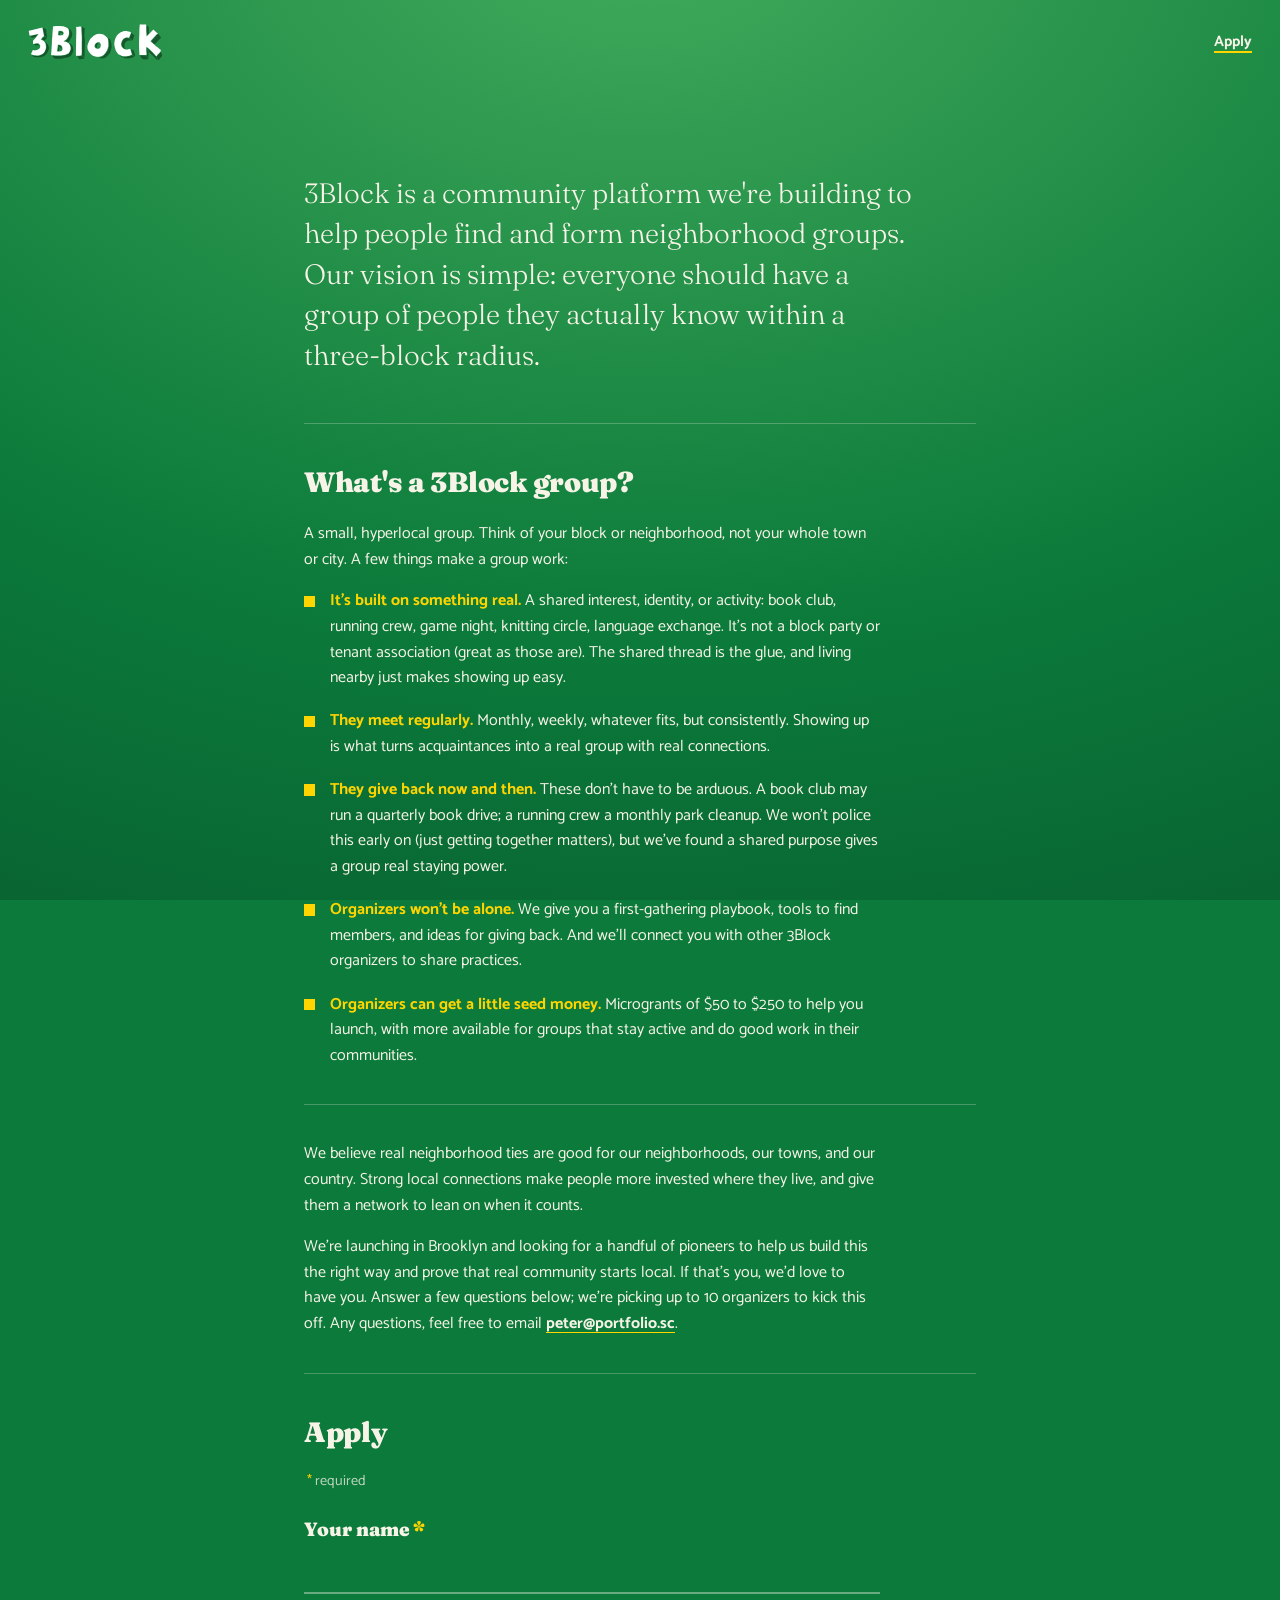
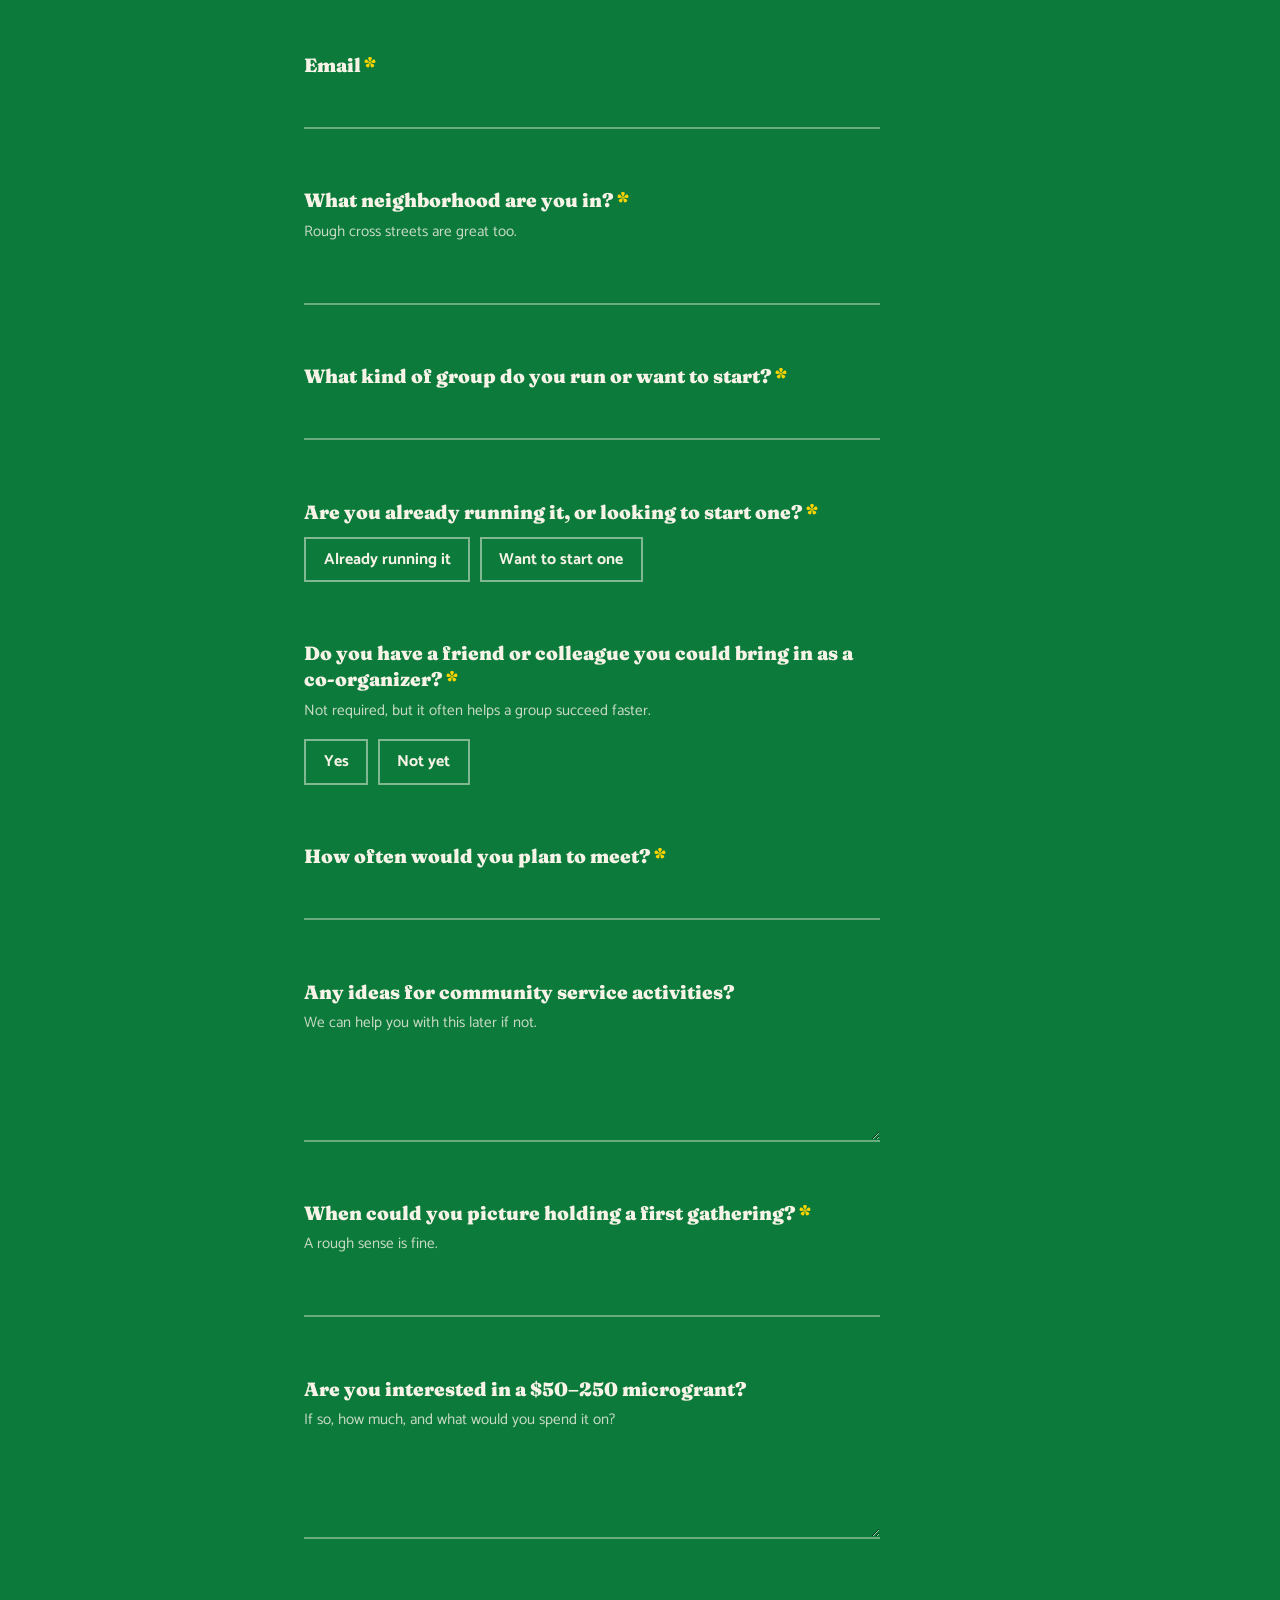
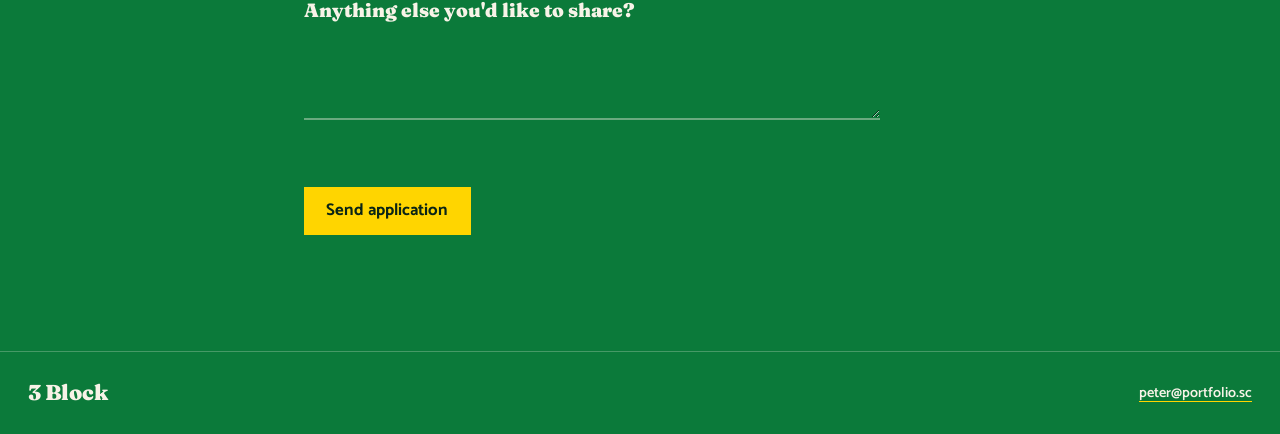
==== commit cf85051d: "Use logo.svg in apply page header Co-Authored-By: Claude Fable 5 <noreply@anthropic.com>" ====
--- a/apply.html
+++ b/apply.html
@@ -3,8 +3,8 @@
 <head>
   <meta charset="UTF-8">
   <meta name="viewport" content="width=device-width, initial-scale=1.0">
-  <title>Starter Grants — 3 Block</title>
-  <meta name="description" content="3 Block is awarding 10 starter grants of up to $250 to Brooklyn neighbors who want to start an ongoing community group. Read the requirements and apply.">
+  <title>Apply — 3Block</title>
+  <meta name="description" content="3Block helps people find and form hyperlocal neighborhood groups. We're launching in Brooklyn and picking up to 10 organizers to kick this off — with microgrants of $50–250 to help you launch.">
   <link rel="icon" type="image/svg+xml" href="favicon.svg">
   <link rel="preconnect" href="https://fonts.googleapis.com">
   <link rel="preconnect" href="https://fonts.gstatic.com" crossorigin>
@@ -15,7 +15,7 @@
 
   <header class="apply-header">
     <a class="home-link" href="index.html">
-      <span class="home-wordmark">3&nbsp;Block</span>
+      <img class="home-logo" src="logo.svg" alt="3 Block" width="898" height="173">
     </a>
     <a class="header-cta" href="#apply">Apply</a>
   </header>
@@ -23,77 +23,70 @@
   <main class="apply-main">
 
     <section class="hero">
-      <h1 class="hero-title">Starter Grants</h1>
-      <p class="hero-meta">10 grants&ensp;&middot;&ensp;up to $250&ensp;&middot;&ensp;Brooklyn</p>
-      <p class="hero-lede">
-        Got an idea for a group your neighbors would love? We'll help you get it
-        off the ground — flyers, snacks, supplies, whatever your first few
-        meetups need.
+      <h1 class="hero-lede">
+        3Block is a community platform we're building to help people find and
+        form neighborhood groups. Our vision is simple: everyone should have a
+        group of people they actually know within a three-block radius.
+      </h1>
+    </section>
+
+    <section class="section">
+      <h2 class="section-title">What's a 3Block group?</h2>
+      <p>
+        A small, hyperlocal group. Think of your block or neighborhood, not
+        your whole town or city. A few things make a group work:
       </p>
-      <a class="cta-link" href="#apply">Start your application</a>
+      <ul class="req-list">
+        <li>
+          <strong>It's built on something real.</strong> A shared interest,
+          identity, or activity: book club, running crew, game night, knitting
+          circle, language exchange. It's not a block party or tenant
+          association (great as those are). The shared thread is the glue, and
+          living nearby just makes showing up easy.
+        </li>
+        <li>
+          <strong>They meet regularly.</strong> Monthly, weekly, whatever fits,
+          but consistently. Showing up is what turns acquaintances into a real
+          group with real connections.
+        </li>
+        <li>
+          <strong>They give back now and then.</strong> These don't have to be
+          arduous. A book club may run a quarterly book drive; a running crew a
+          monthly park cleanup. We won't police this early on (just getting
+          together matters), but we've found a shared purpose gives a group
+          real staying power.
+        </li>
+      </ul>
+      <ul class="req-list">
+        <li>
+          <strong>Organizers won't be alone.</strong> We give you a
+          first-gathering playbook, tools to find members, and ideas for giving
+          back. And we'll connect you with other 3Block organizers to share
+          practices.
+        </li>
+        <li>
+          <strong>Organizers can get a little seed money.</strong> Microgrants
+          of $50 to $250 to help you launch, with more available for groups
+          that stay active and do good work in their communities.
+        </li>
+      </ul>
     </section>
 
     <section class="section">
-      <h2 class="section-title">The idea</h2>
       <p>
-        3 Block helps neighbors with shared interests form resilient community
-        groups. We back aspiring organizers with tools, resources, and a little
-        seed money to strengthen the bonds between the people who live around
-        them.
+        We believe real neighborhood ties are good for our neighborhoods, our
+        towns, and our country. Strong local connections make people more
+        invested where they live, and give them a network to lean on when it
+        counts.
       </p>
       <p>
-        We believe the best groups are hyperlocal — close enough to walk to —
-        and meet regularly, building deep connections between neighbors and
-        offering meaningful service to the community around them.
+        We're launching in Brooklyn and looking for a handful of pioneers to
+        help us build this the right way and prove that real community starts
+        local. If that's you, we'd love to have you. Answer a few questions
+        below; we're picking up to 10 organizers to kick this off. Any
+        questions, feel free to email
+        <a href="mailto:peter@portfolio.sc">peter@portfolio.sc</a>.
       </p>
-    </section>
-
-    <section class="section">
-      <h2 class="section-title">What we fund</h2>
-      <p>
-        Any interest you can imagine, as long as neighbors gather around it —
-        a book club, a run club, a knitting circle, a repair club, coffee on
-        the stoop. If it brings the same people together again and again,
-        it counts.
-      </p>
-      <p>
-        Every group also gives back to its neighborhood with a community
-        service activity each quarter — think a book drive, a block cleanup,
-        a blood donation day, or a food drive.
-      </p>
-    </section>
-
-    <section class="section">
-      <h2 class="section-title">What we ask</h2>
-      <ul class="req-list">
-        <li>
-          <strong>Be Brooklyn-based.</strong> Your group gathers in a Brooklyn
-          neighborhood — ideally within a few blocks of where you live.
-        </li>
-        <li>
-          <strong>Start an ongoing group.</strong> Not a one-off event — a
-          group around a shared interest that keeps meeting.
-        </li>
-        <li>
-          <strong>Meet at least monthly.</strong> A regular cadence is what
-          turns strangers into neighbors.
-        </li>
-        <li>
-          <strong>Serve the community every quarter.</strong> Four times a
-          year, do something for the neighborhood — a book drive, a block
-          cleanup, a blood donation day, a food drive.
-        </li>
-      </ul>
-    </section>
-
-    <section class="section">
-      <h2 class="section-title">How it works</h2>
-      <ol class="steps-list">
-        <li>Tell us about your group idea below.</li>
-        <li>We review applications on a rolling basis, until all 10 grants are awarded.</li>
-        <li>If selected, you get up to $250 to cover your starting costs.</li>
-        <li>You start your group — and we're with you along the way.</li>
-      </ol>
     </section>
 
     <section class="section apply-form" id="apply" aria-label="Grant application form">
@@ -223,7 +216,7 @@
         <p>
           Something on our end hiccuped. Please try again in a minute — or
           email your answers to
-          <a href="mailto:hello@3block.org">hello@3block.org</a> and we'll
+          <a href="mailto:peter@portfolio.sc">peter@portfolio.sc</a> and we'll
           take it from there.
         </p>
         <button type="button" class="btn-primary" id="retry-btn">Try again</button>
@@ -234,7 +227,7 @@
 
   <footer class="apply-footer">
     <span class="footer-wordmark">3&nbsp;Block</span>
-    <a href="mailto:hello@3block.org">hello@3block.org</a>
+    <a href="mailto:peter@portfolio.sc">peter@portfolio.sc</a>
   </footer>
 
   <script src="js/apply.js"></script>
--- a/css/style.css
+++ b/css/style.css
@@ -169,7 +169,12 @@
   text-decoration: none;
 }
 
-.home-wordmark,
+.home-logo {
+  display: block;
+  width: 8.5rem;
+  height: auto;
+}
+
 .footer-wordmark {
   font-family: var(--font-display);
   font-weight: 900;
@@ -198,29 +203,15 @@
 }
 
 .hero {
-  padding: 3rem 0 4.5rem;
-}
-
-.hero-title {
+  padding: 2.5rem 0 3rem;
+}
+
+.hero-lede {
   font-family: var(--font-display);
-  font-weight: 900;
-  font-size: clamp(3rem, 9vw, 5.5rem);
-  line-height: 1;
-  letter-spacing: -0.02em;
-  margin-bottom: 1.25rem;
-}
-
-.hero-meta {
-  font-weight: 700;
-  font-size: 1.05rem;
-  color: var(--sun);
-  margin-bottom: 1.5rem;
-}
-
-.hero-lede {
-  font-size: 1.2rem;
-  max-width: 34rem;
-  margin-bottom: 2rem;
+  font-weight: 300;
+  font-size: clamp(1.35rem, 3vw, 1.75rem);
+  line-height: 1.45;
+  max-width: 38rem;
 }
 
 .section {
@@ -250,6 +241,11 @@
   display: grid;
   gap: 1.1rem;
   max-width: 36rem;
+  padding: 0;
+}
+
+.req-list + .req-list {
+  margin-top: 1.1rem;
 }
 
 .req-list li {
@@ -271,15 +267,13 @@
   color: var(--sun);
 }
 
-.steps-list {
-  max-width: 36rem;
-  padding-left: 1.4rem;
-  display: grid;
-  gap: 0.5rem;
-}
-
-.steps-list li::marker {
-  font-weight: 700;
+.section a {
+  font-weight: 700;
+  text-decoration-color: var(--sun);
+  text-underline-offset: 0.25em;
+}
+
+.section a:hover {
   color: var(--sun);
 }
 
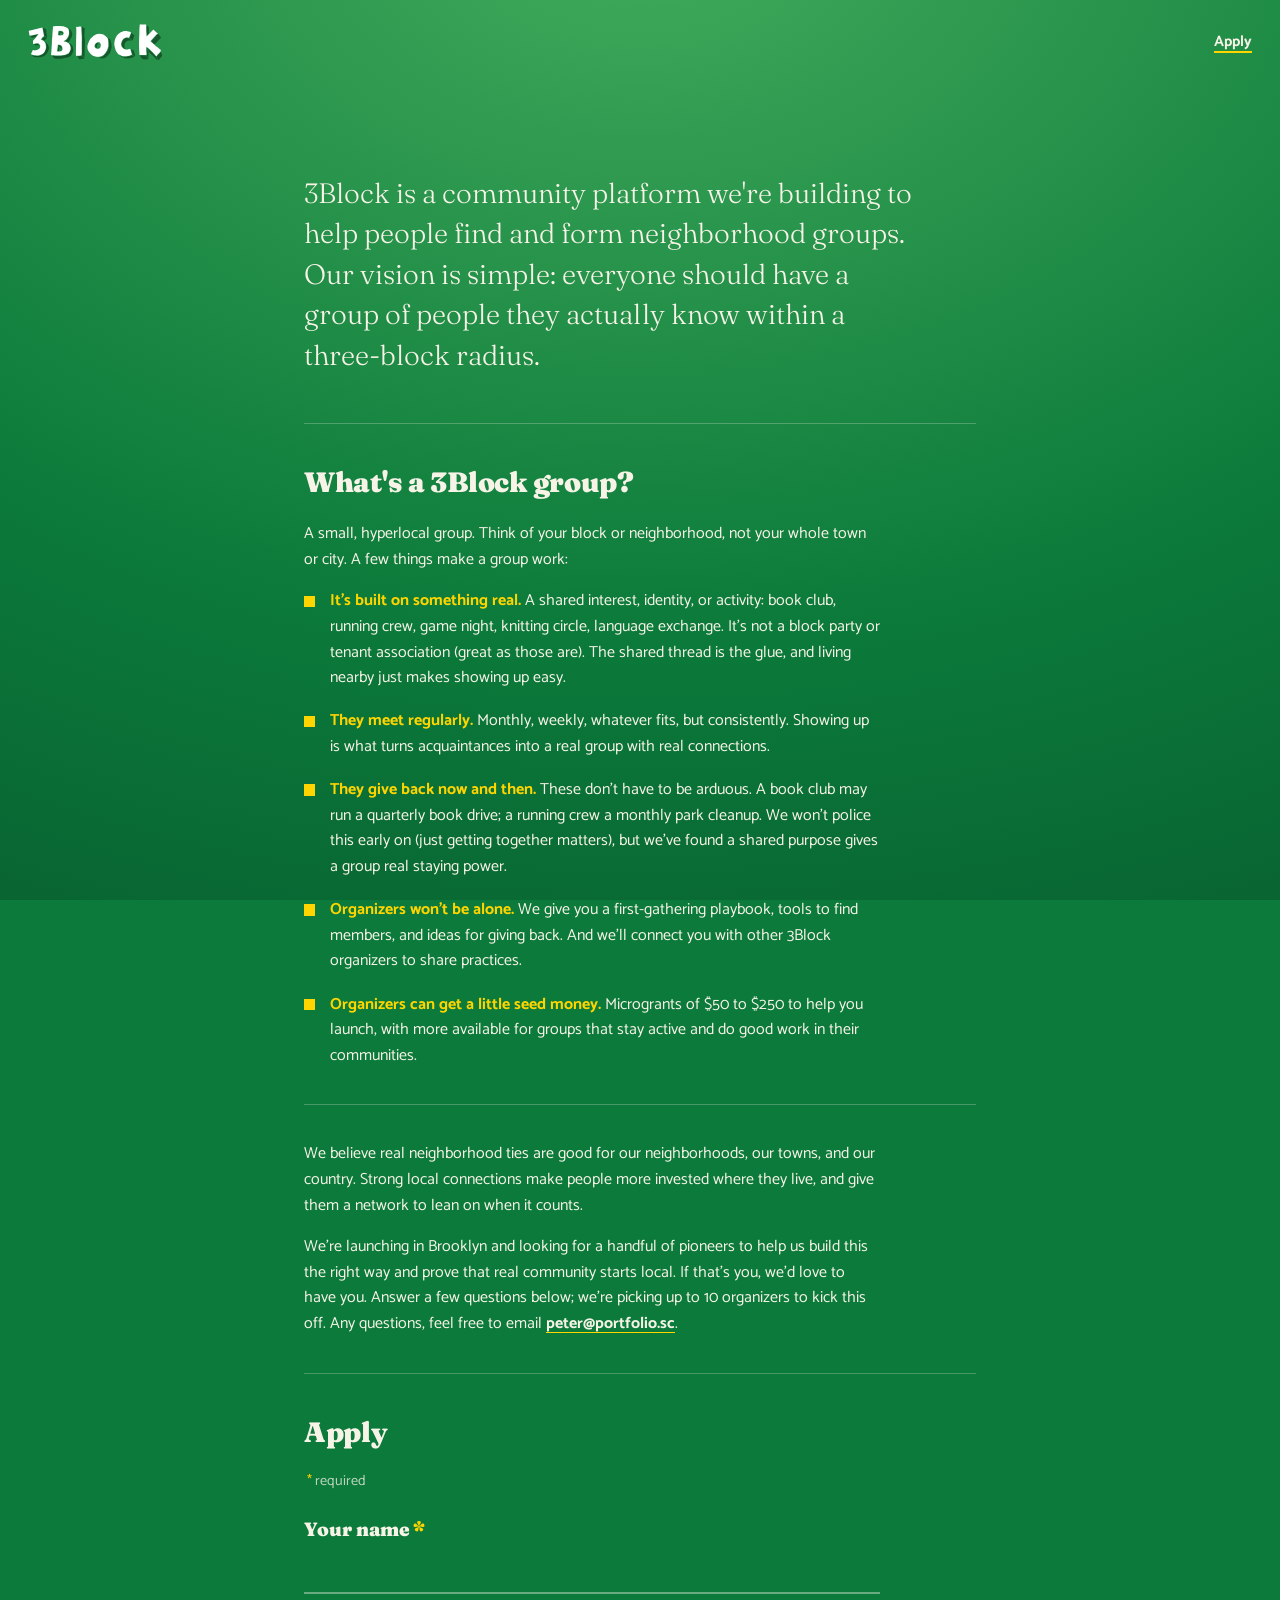
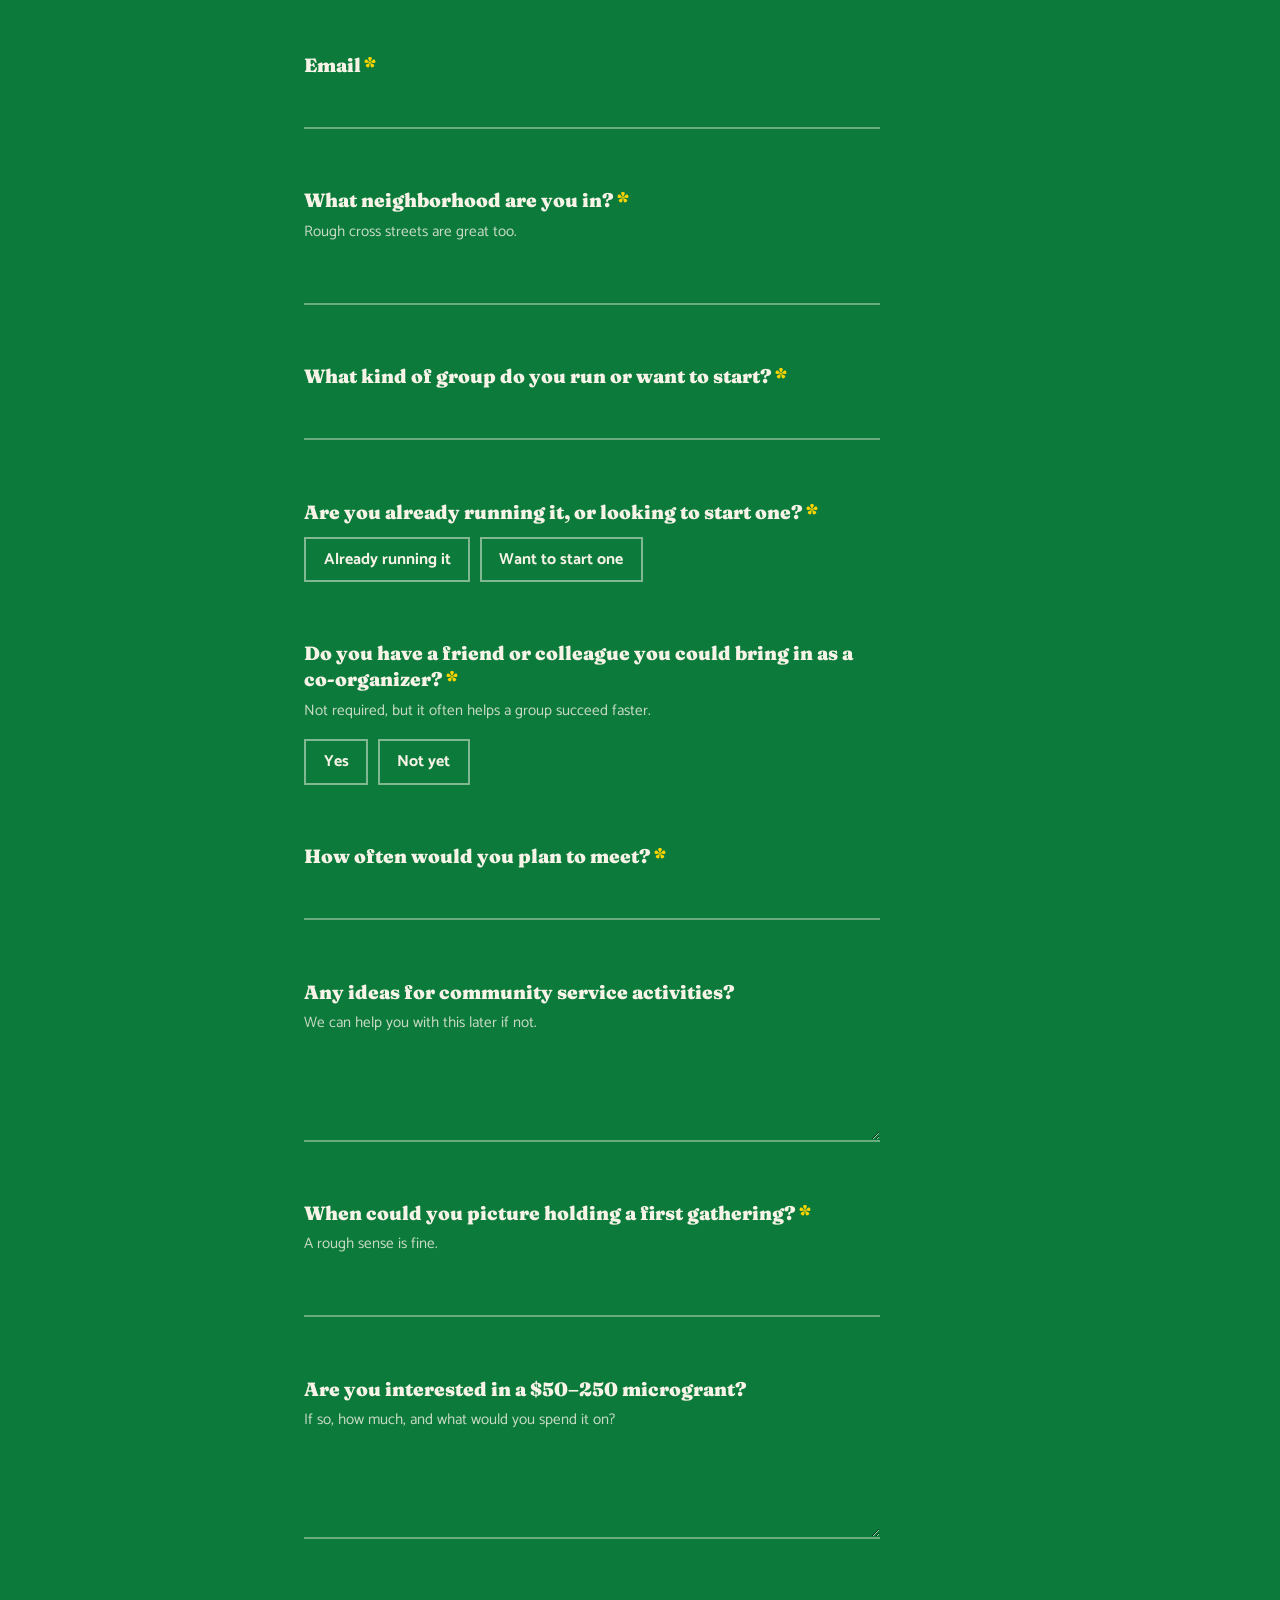
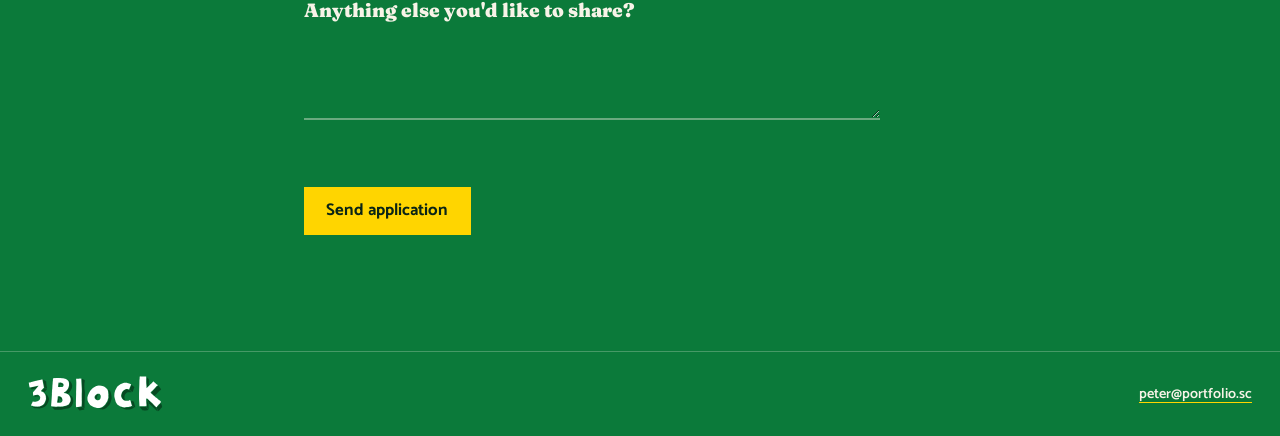
==== commit ee6d8303: "Use logo.svg in apply page footer Co-Authored-By: Claude Fable 5 <noreply@anthropic.com>" ====
--- a/apply.html
+++ b/apply.html
@@ -226,7 +226,7 @@
   </main>
 
   <footer class="apply-footer">
-    <span class="footer-wordmark">3&nbsp;Block</span>
+    <img class="footer-logo" src="logo.svg" alt="3 Block" width="898" height="173">
     <a href="mailto:peter@portfolio.sc">peter@portfolio.sc</a>
   </footer>
 
--- a/css/style.css
+++ b/css/style.css
@@ -169,17 +169,11 @@
   text-decoration: none;
 }
 
-.home-logo {
+.home-logo,
+.footer-logo {
   display: block;
   width: 8.5rem;
   height: auto;
-}
-
-.footer-wordmark {
-  font-family: var(--font-display);
-  font-weight: 900;
-  font-size: 1.35rem;
-  letter-spacing: -0.01em;
 }
 
 .header-cta {
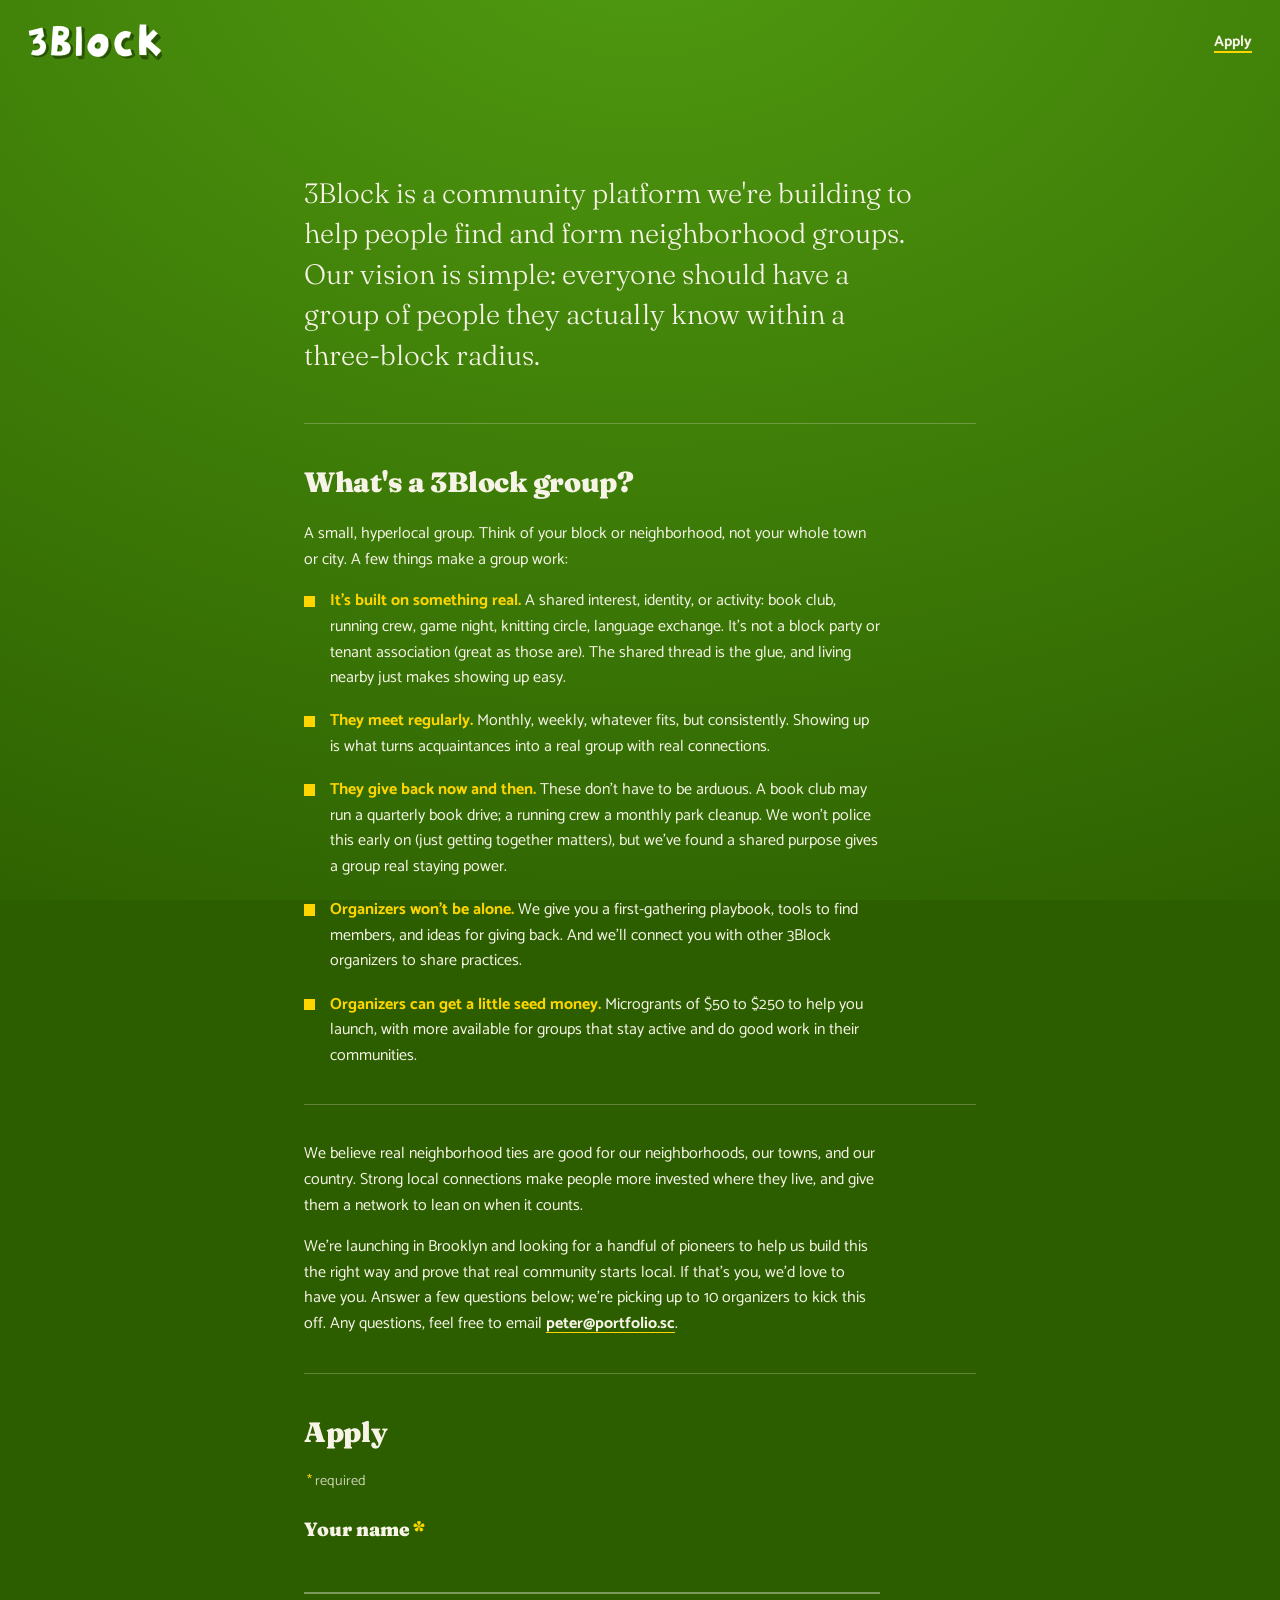
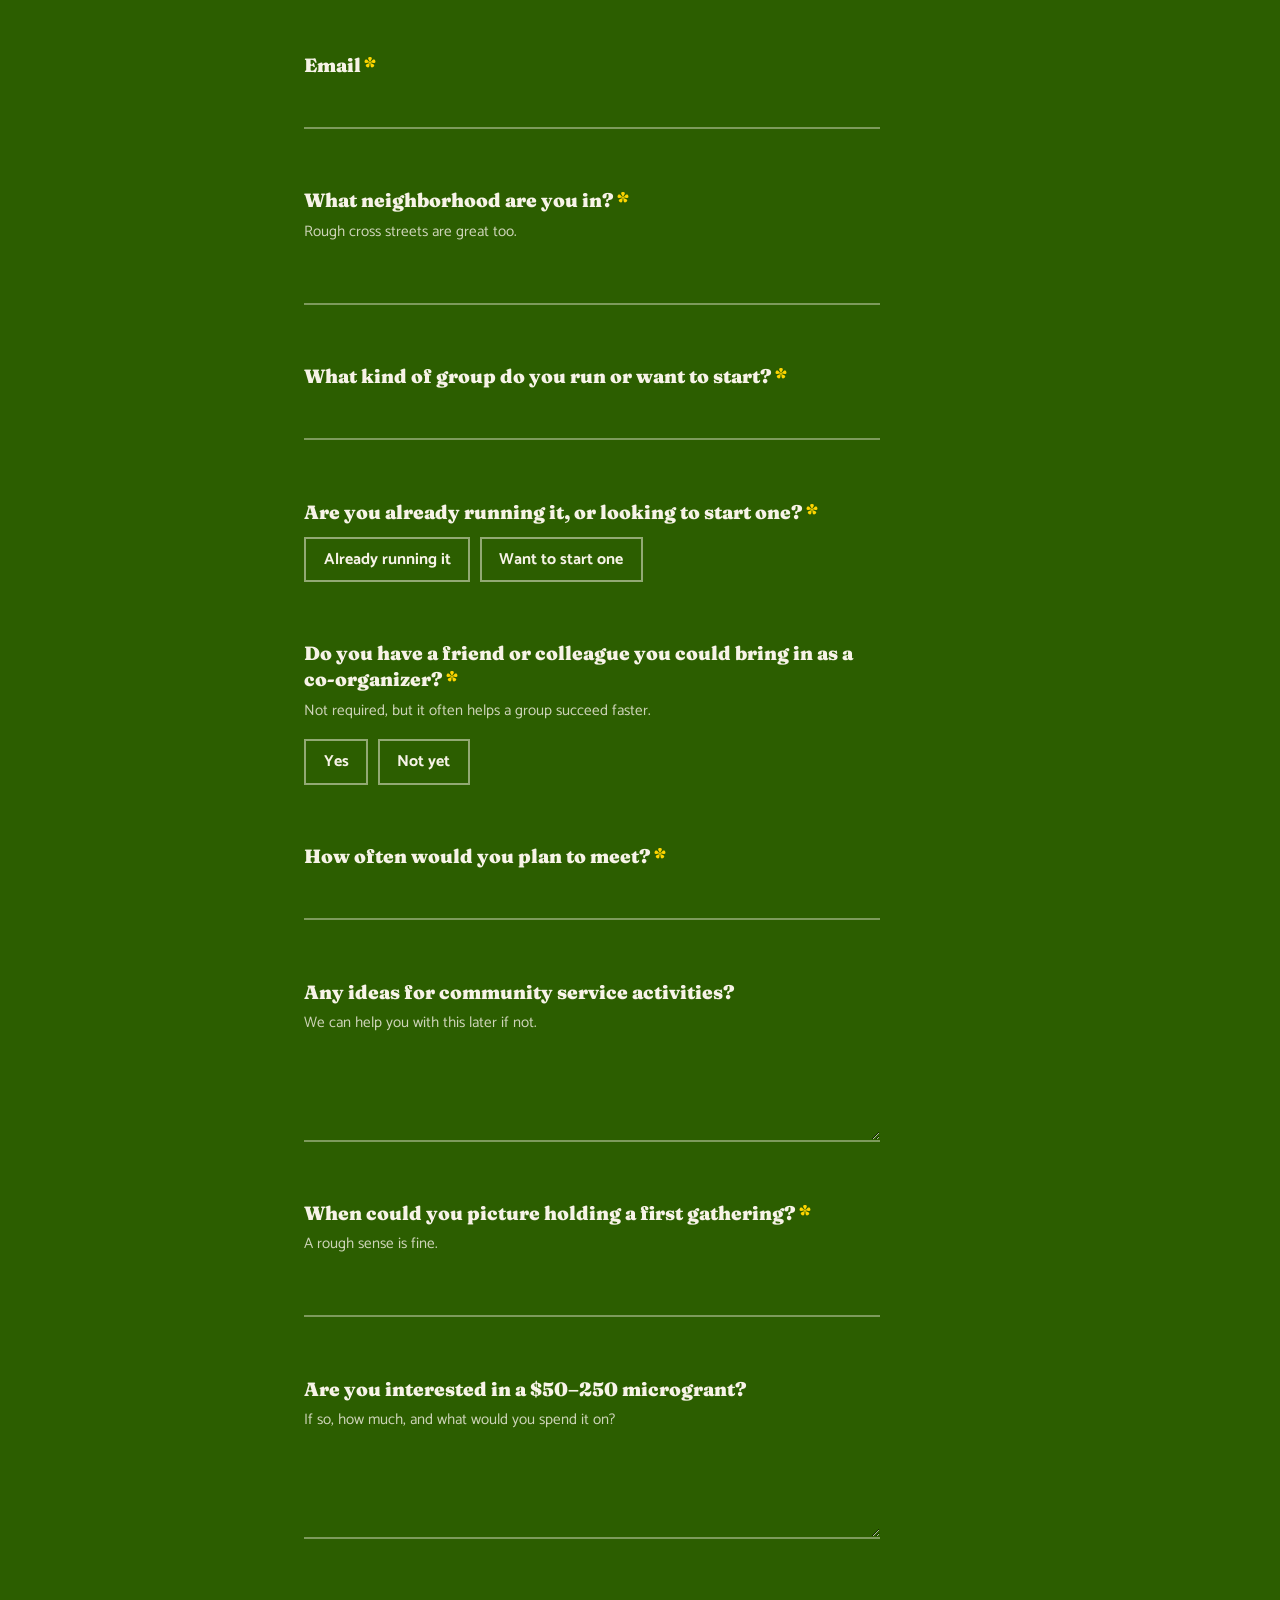
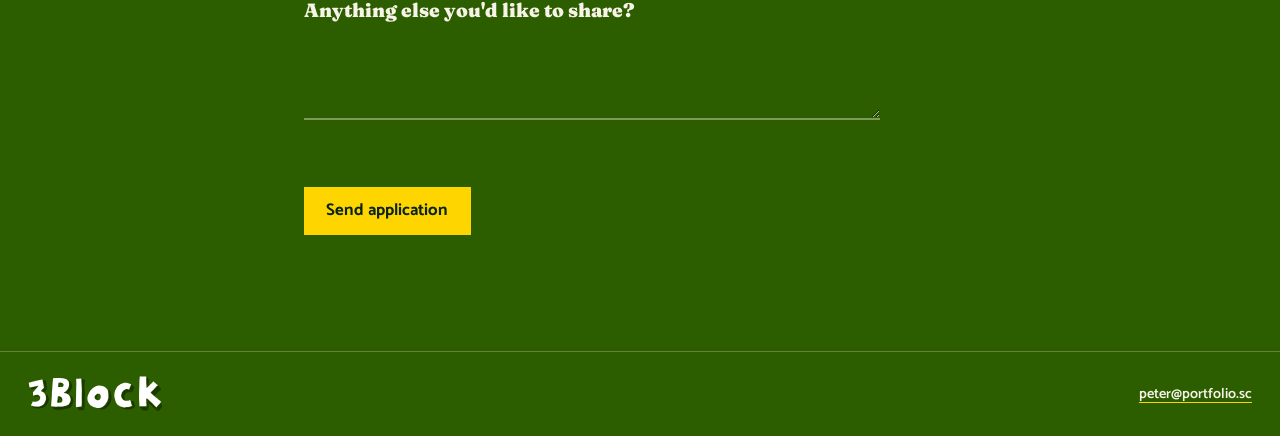
==== commit 7d863831: "of avif" ====
--- a/apply.html
+++ b/apply.html
@@ -5,6 +5,14 @@
   <meta name="viewport" content="width=device-width, initial-scale=1.0">
   <title>Apply — 3Block</title>
   <meta name="description" content="3Block helps people find and form hyperlocal neighborhood groups. We're launching in Brooklyn and picking up to 10 organizers to kick this off — with microgrants of $50–250 to help you launch.">
+  <meta property="og:type" content="website">
+  <meta property="og:title" content="Apply — 3Block">
+  <meta property="og:description" content="3Block helps people find and form hyperlocal neighborhood groups. We're launching in Brooklyn and picking up to 10 organizers to kick this off.">
+  <meta property="og:url" content="https://smombartz.github.io/3block-mvp-landing-page/apply.html">
+  <meta property="og:image" content="https://smombartz.github.io/3block-mvp-landing-page/og-image.avif">
+  <meta property="og:image:width" content="1200">
+  <meta property="og:image:height" content="630">
+  <meta name="twitter:card" content="summary_large_image">
   <link rel="icon" type="image/svg+xml" href="favicon.svg">
   <link rel="preconnect" href="https://fonts.googleapis.com">
   <link rel="preconnect" href="https://fonts.gstatic.com" crossorigin>
--- a/css/style.css
+++ b/css/style.css
@@ -5,9 +5,8 @@
    ============================================================ */
 
 :root {
-  --green-fresh: #43ac5c;
-  --green-deep: #0b7a3a;
-  --green-shade: #086030;
+  --green-fresh: #509b10;
+  --green-deep: #2c5e00;
   --cream: #f7f3e7;
   --ink: #0a2416;
   --sun: #ffd500;
@@ -36,8 +35,7 @@
   background-image: radial-gradient(
     130% 130% at 50% -10%,
     var(--green-fresh) 0%,
-    var(--green-deep) 62%,
-    var(--green-shade) 100%
+    var(--green-deep) 100%
   );
   background-attachment: fixed;
   min-height: 100vh;
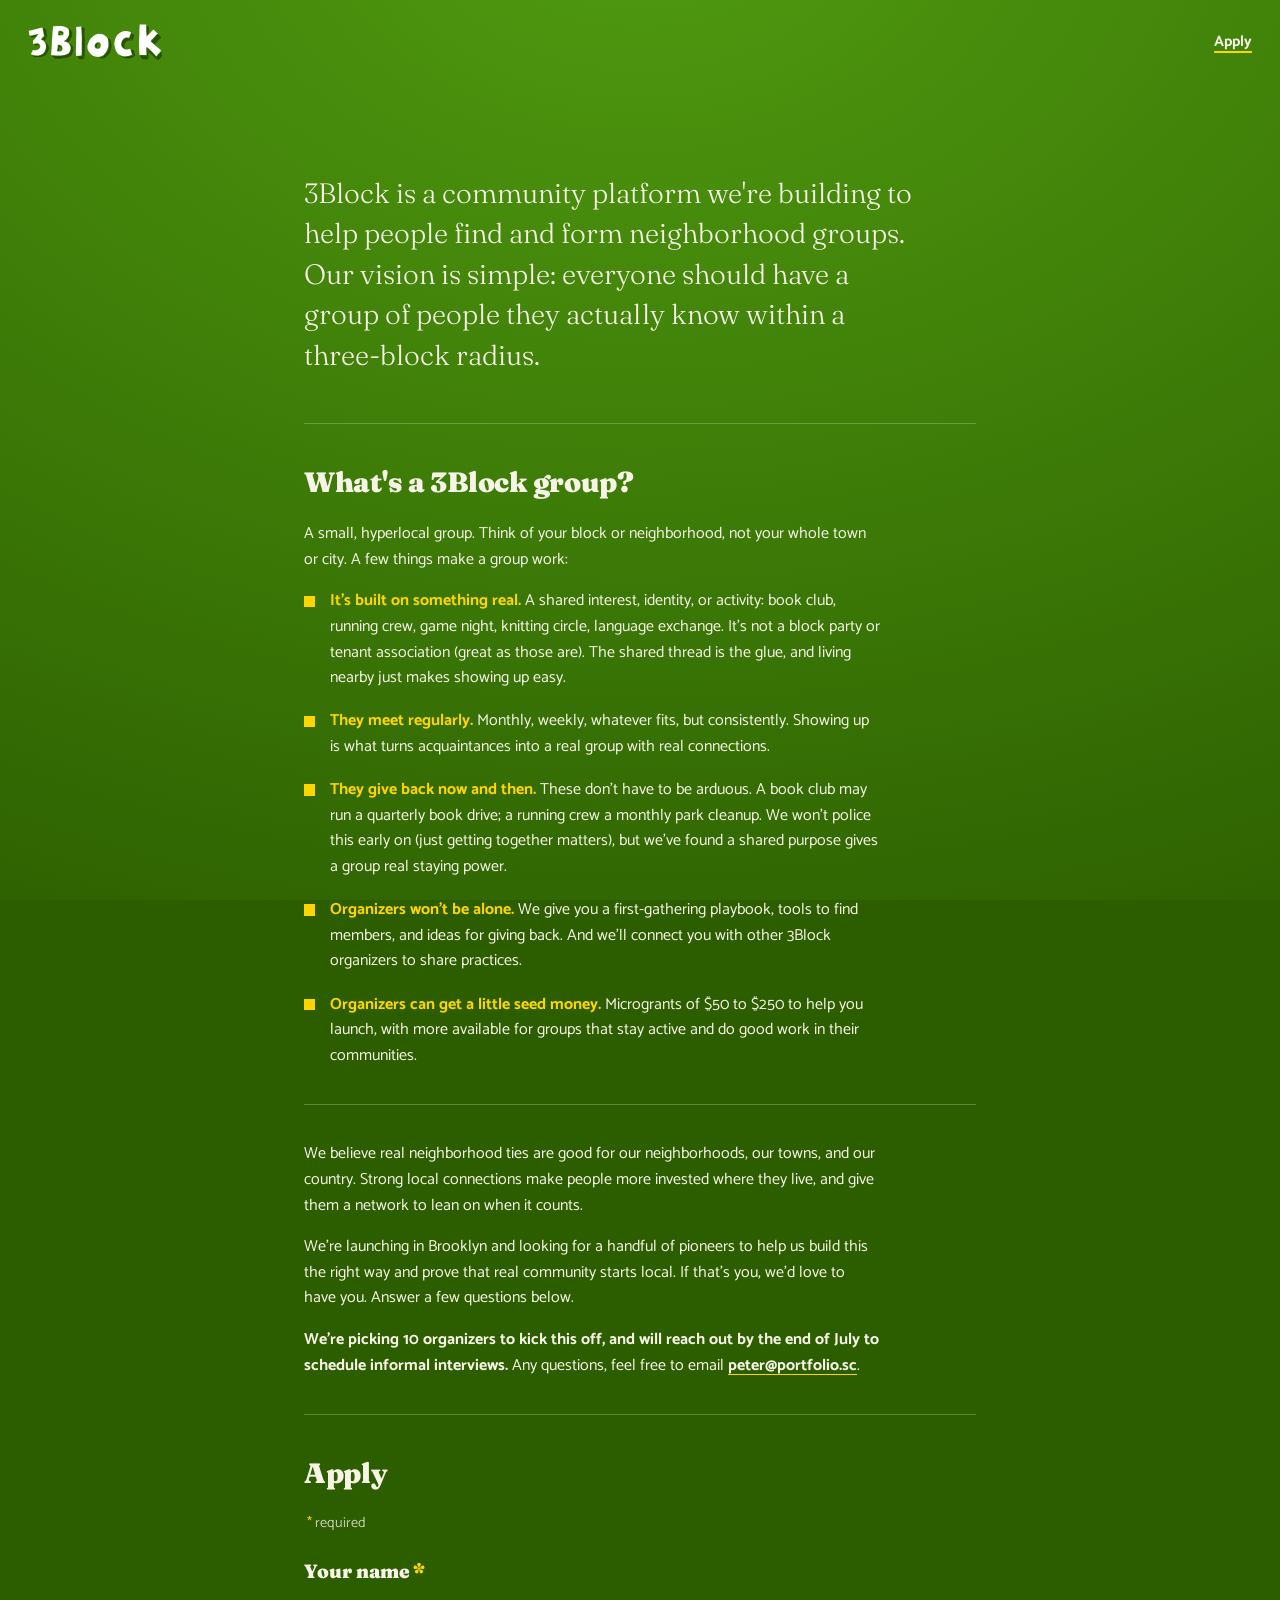
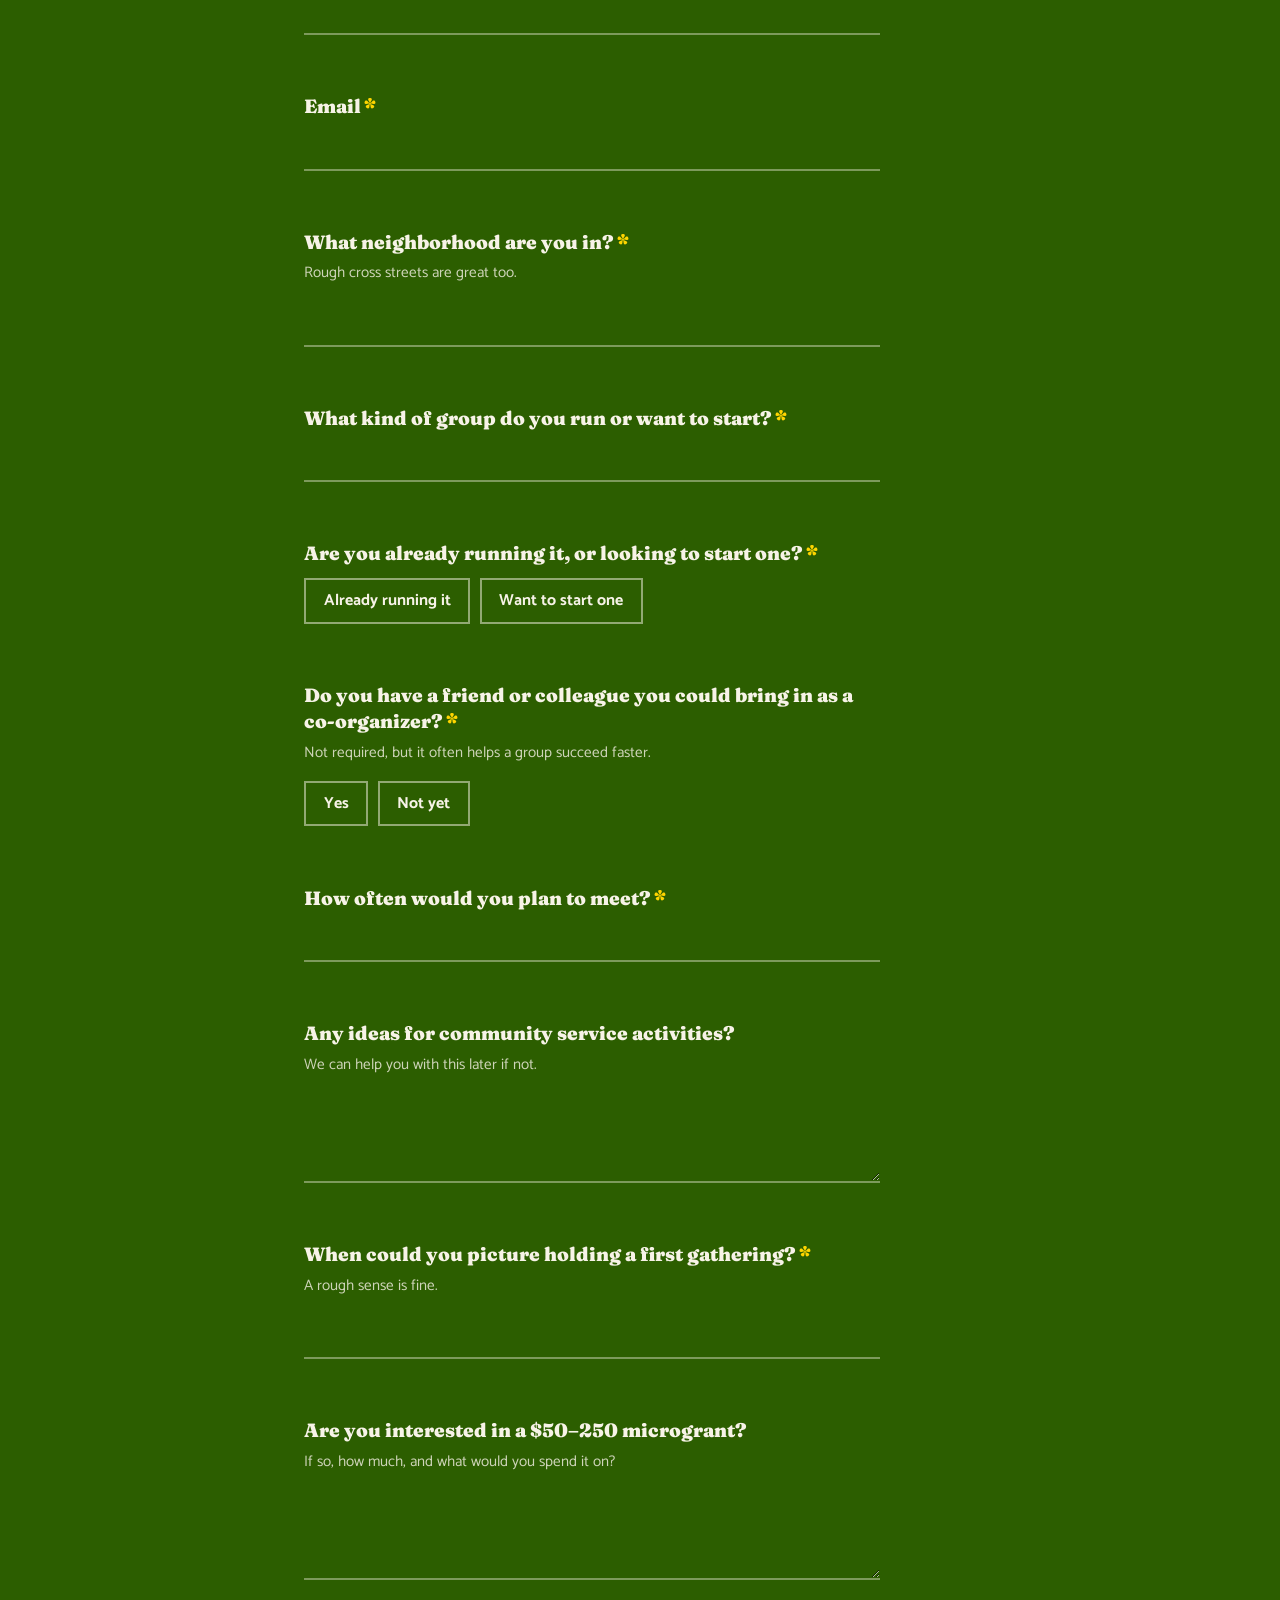
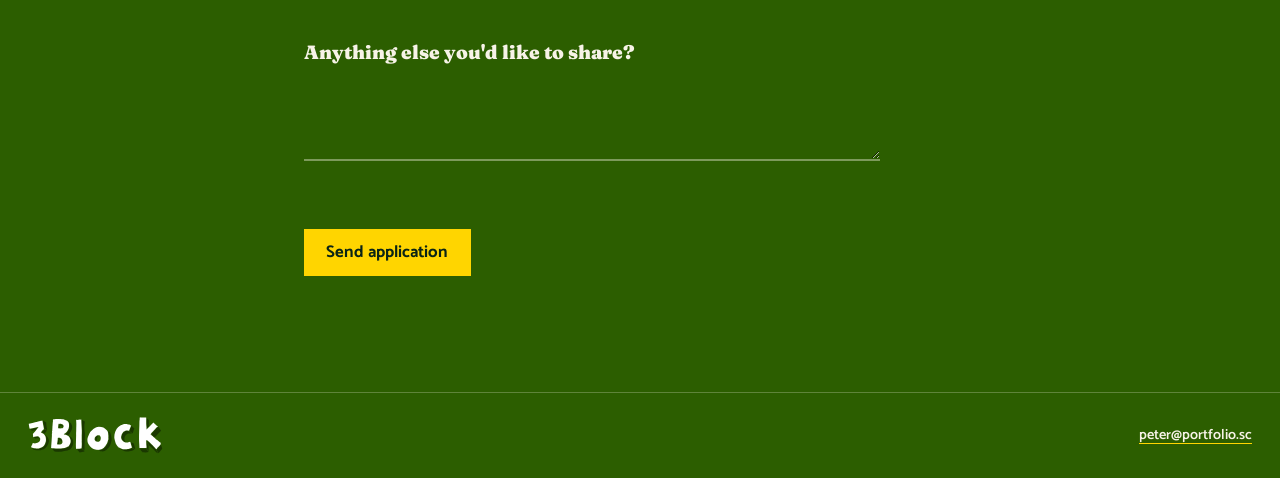
==== commit 71f8ca20: "Update apply.html" ====
--- a/apply.html
+++ b/apply.html
@@ -91,8 +91,12 @@
         We're launching in Brooklyn and looking for a handful of pioneers to
         help us build this the right way and prove that real community starts
         local. If that's you, we'd love to have you. Answer a few questions
-        below; we're picking up to 10 organizers to kick this off. Any
-        questions, feel free to email
+        below. 
+      </p>
+      <p>
+        <strong>We're picking 10 organizers to kick this off, and will reach out 
+        by the end of July to schedule informal interviews.</strong>
+        Any questions, feel free to email
         <a href="mailto:peter@portfolio.sc">peter@portfolio.sc</a>.
       </p>
     </section>
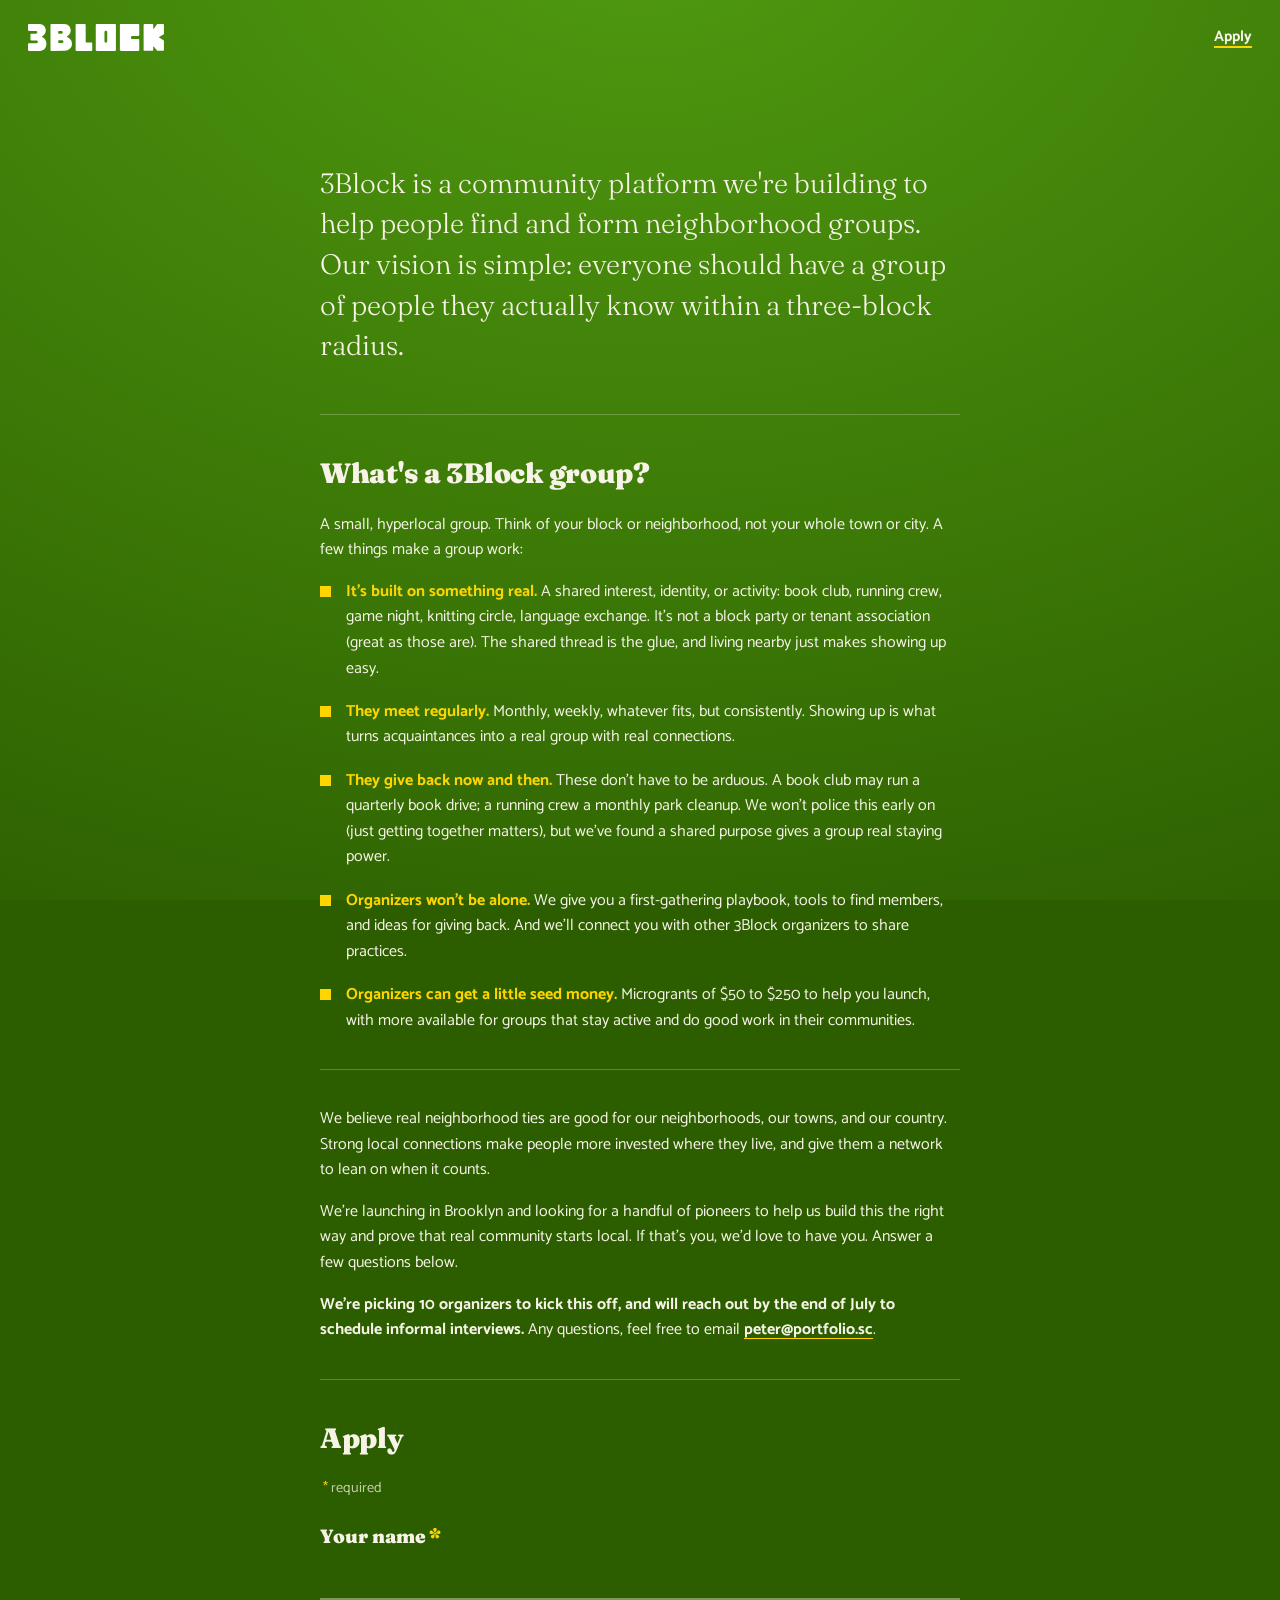
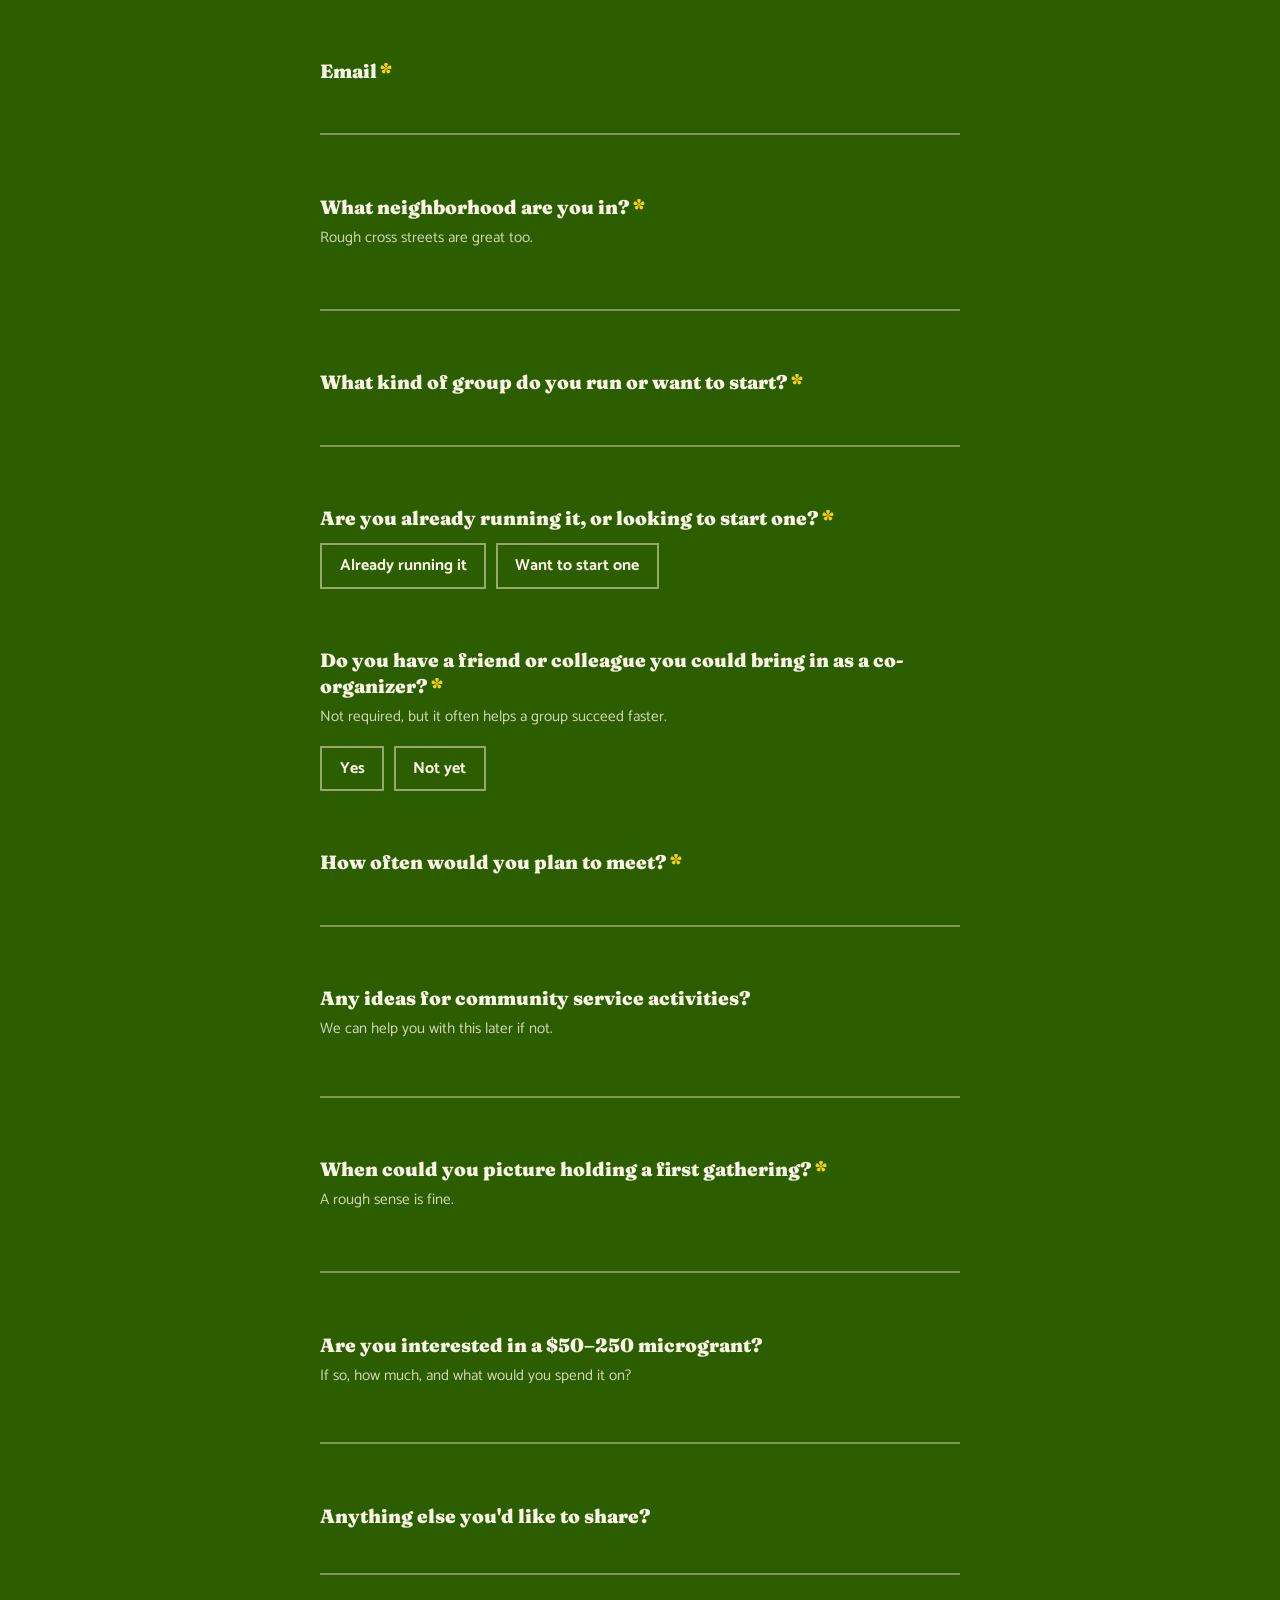
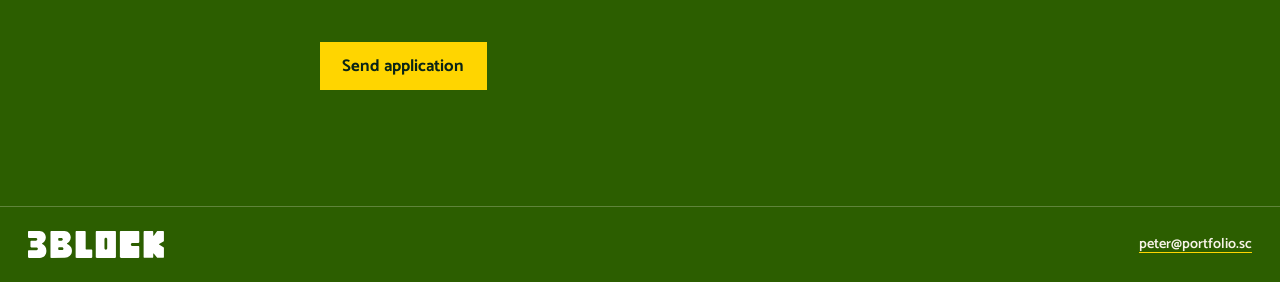
==== commit 94262953: "page width fix, consistent form fields Changed all elements to have the same width Form fields have " ====
--- a/apply.html
+++ b/apply.html
@@ -183,7 +183,7 @@
         <div class="field">
           <label class="field-label" for="f-service">Any ideas for community service activities?</label>
           <p class="field-help">We can help you with this later if not.</p>
-          <textarea class="field-input field-textarea" id="f-service" name="service" rows="3"></textarea>
+          <textarea class="field-input field-textarea" id="f-service" name="service" rows="1"></textarea>
           <p class="field-error" aria-live="polite"></p>
         </div>
 
@@ -198,13 +198,13 @@
         <div class="field">
           <label class="field-label" for="f-microgrant">Are you interested in a $50&ndash;250 microgrant?</label>
           <p class="field-help">If so, how much, and what would you spend it on?</p>
-          <textarea class="field-input field-textarea" id="f-microgrant" name="microgrant" rows="3"></textarea>
+          <textarea class="field-input field-textarea" id="f-microgrant" name="microgrant" rows="1"></textarea>
           <p class="field-error" aria-live="polite"></p>
         </div>
 
         <div class="field">
           <label class="field-label" for="f-notes">Anything else you'd like to share?</label>
-          <textarea class="field-input field-textarea" id="f-notes" name="notes" rows="3"></textarea>
+          <textarea class="field-input field-textarea" id="f-notes" name="notes" rows="1"></textarea>
           <p class="field-error" aria-live="polite"></p>
         </div>
 
--- a/css/style.css
+++ b/css/style.css
@@ -189,7 +189,7 @@
 
 .apply-main {
   flex: 1;
-  width: min(42rem, 100% - 3rem);
+  width: min(640px, 100% - 3rem);
   margin: 0 auto;
   padding: 3rem 0 5rem;
 }
@@ -203,7 +203,6 @@
   font-weight: 300;
   font-size: clamp(1.35rem, 3vw, 1.75rem);
   line-height: 1.45;
-  max-width: 38rem;
 }
 
 .section {
@@ -220,7 +219,6 @@
 }
 
 .section p {
-  max-width: 36rem;
   margin-bottom: 1rem;
 }
 
@@ -232,7 +230,6 @@
   list-style: none;
   display: grid;
   gap: 1.1rem;
-  max-width: 36rem;
   padding: 0;
 }
 
@@ -310,7 +307,6 @@
 .stacked-form {
   display: grid;
   gap: 2rem;
-  max-width: 36rem;
   margin-top: 1.5rem;
 }
 
@@ -364,8 +360,8 @@
 }
 
 .field-textarea {
-  resize: vertical;
-  min-height: 5.5rem;
+  resize: none;
+  overflow: hidden;
   line-height: 1.5;
   font-size: 1.05rem;
 }
@@ -443,7 +439,6 @@
 }
 
 .form-result {
-  max-width: 36rem;
   padding: 1.5rem 0;
 }
 
